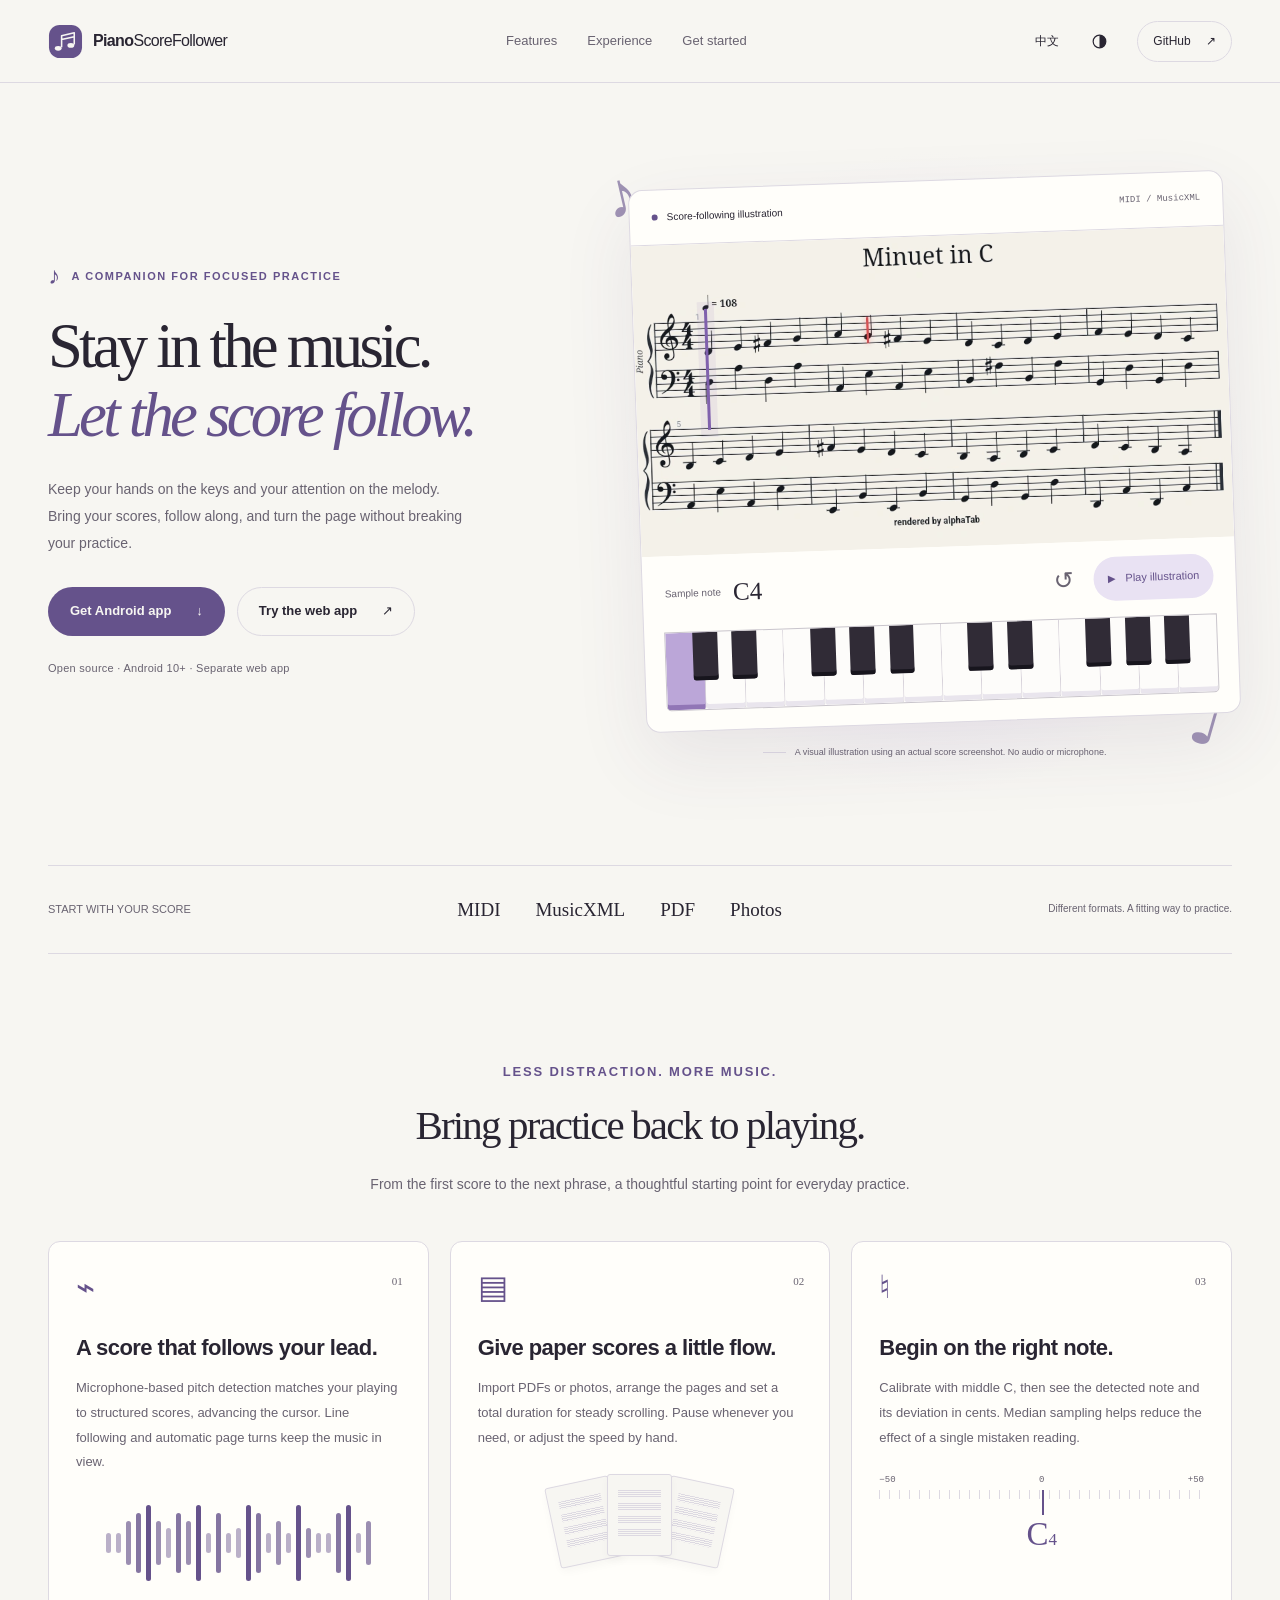
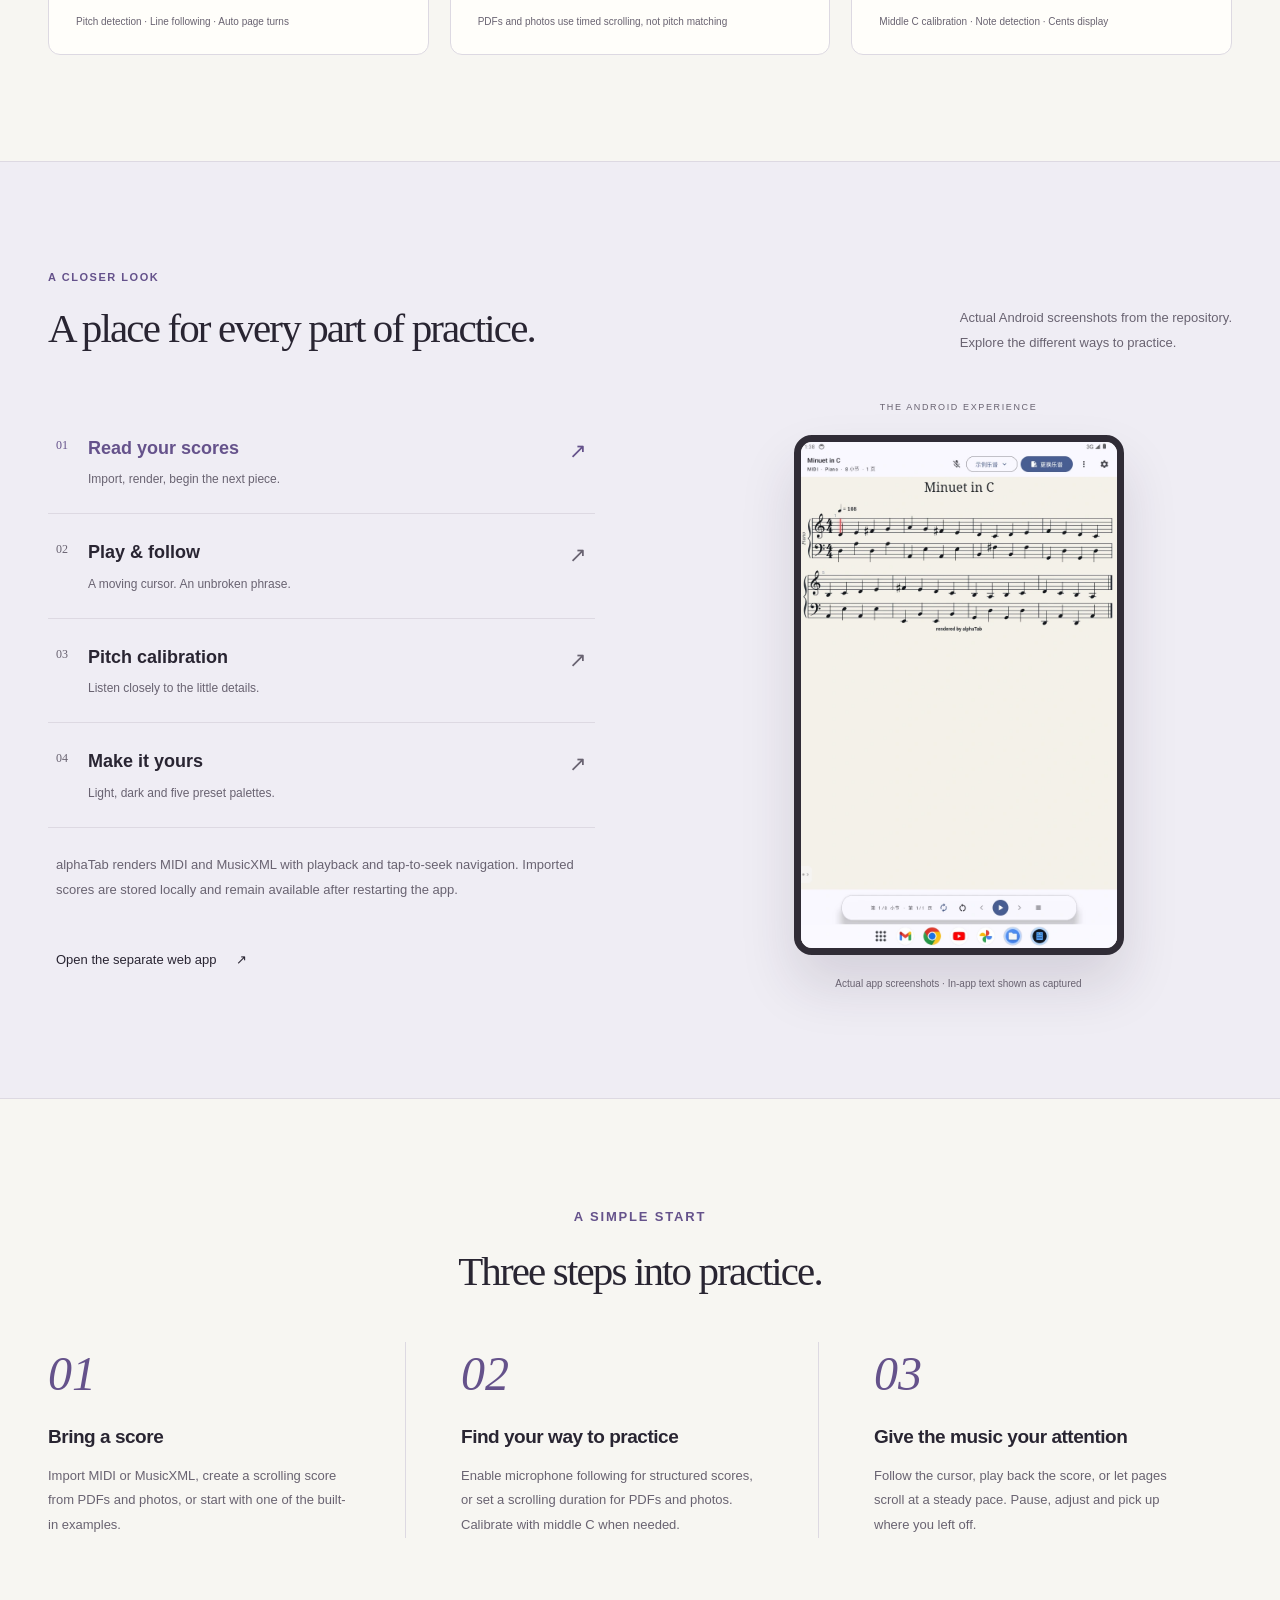
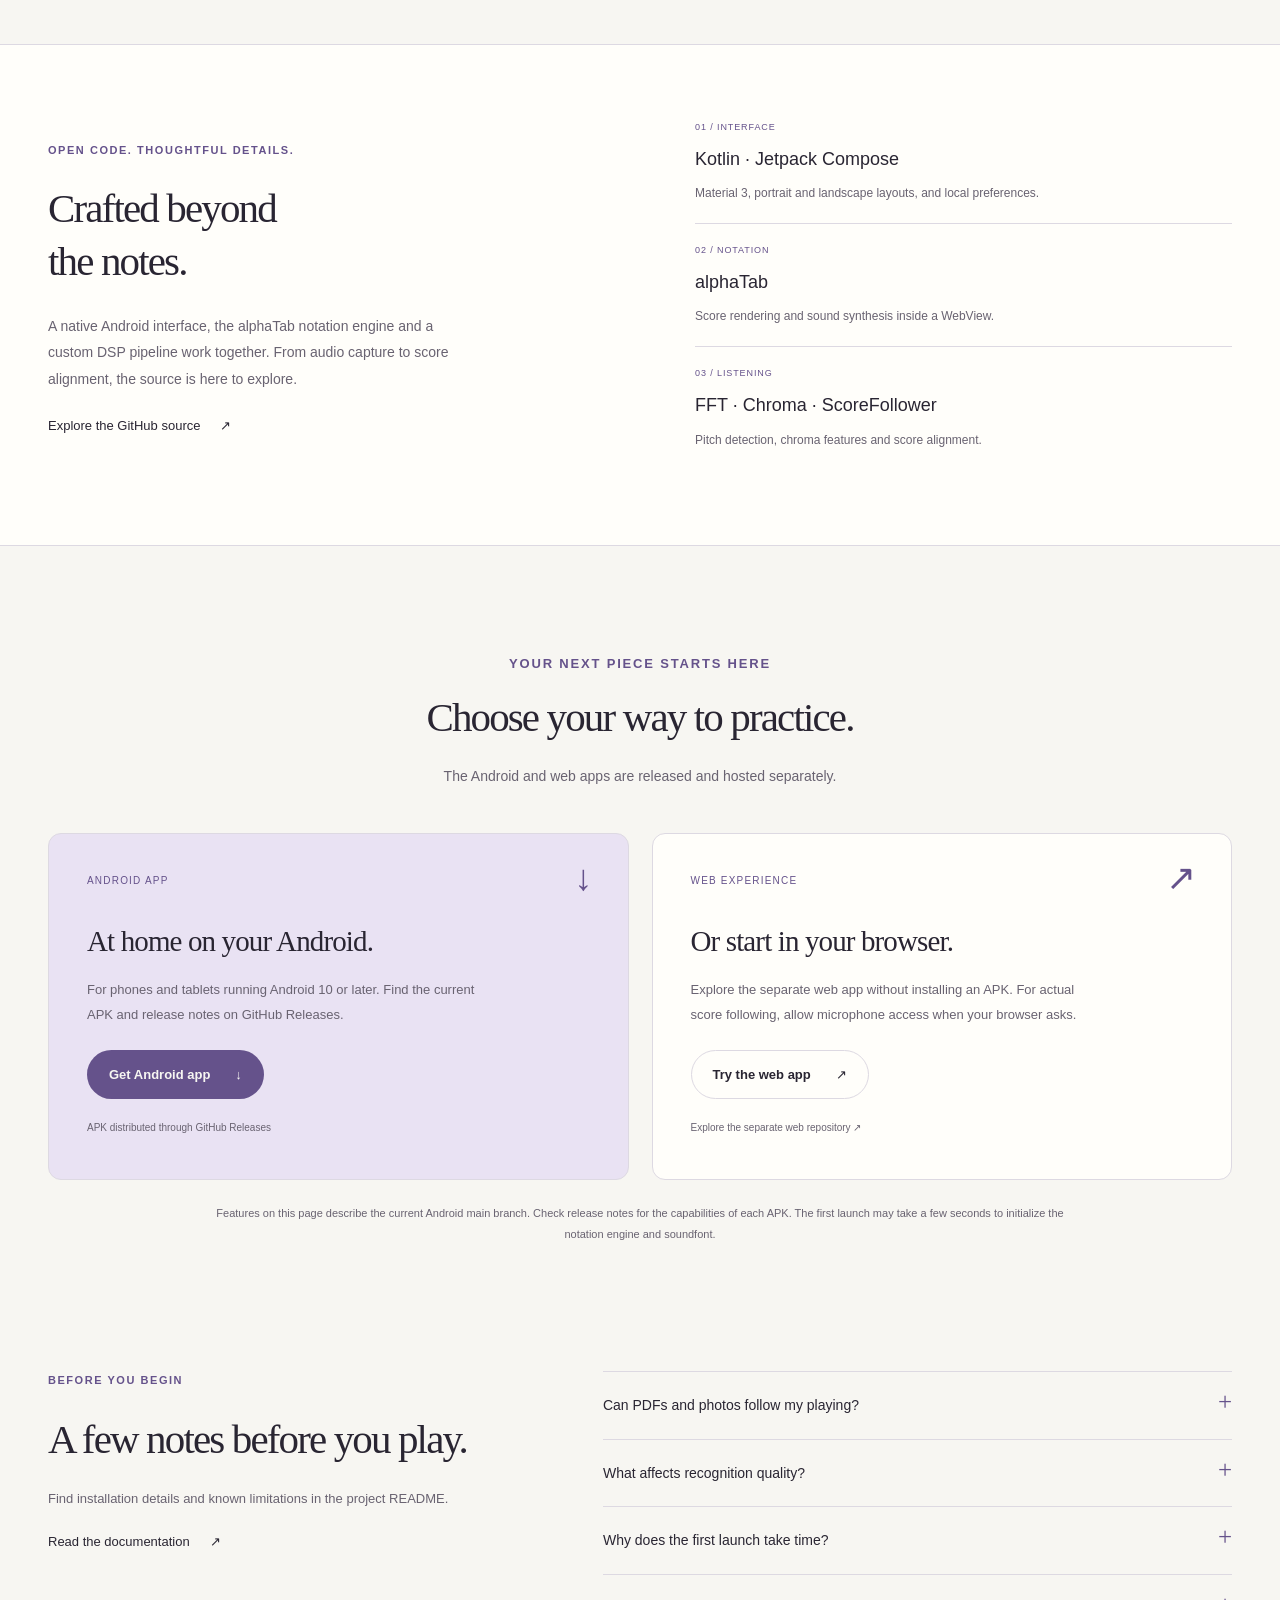
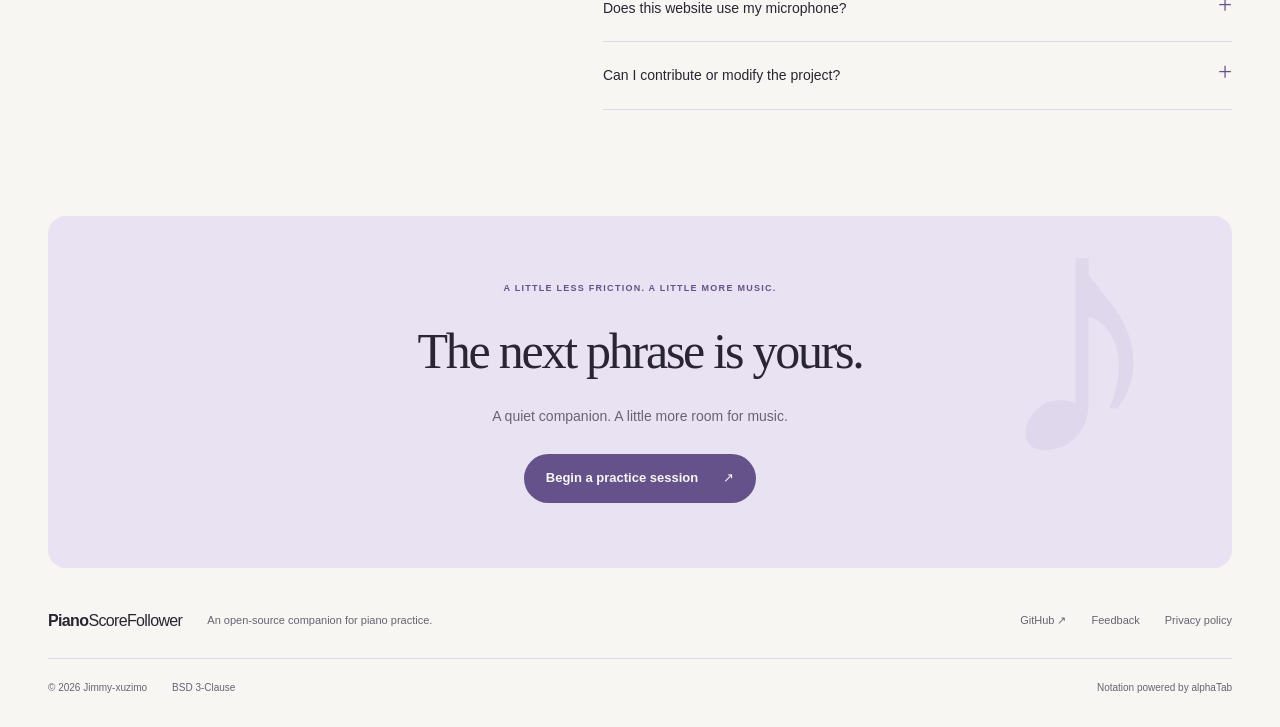
==== website/index.html @ 03c5d49a "Add bilingual PianoScoreFollower website and Pages deployment" ====
<!doctype html>
<html lang="zh-CN" data-theme="light">
  <head>
    <meta charset="utf-8" />
    <meta
      name="viewport"
      content="width=device-width, initial-scale=1, viewport-fit=cover"
    />
    <meta name="color-scheme" content="light dark" />
    <title>智能琴谱 · PianoScoreFollower — 让乐谱，跟上你的演奏。</title>
    <meta
      name="description"
      content="PianoScoreFollower 智能琴谱：为 Android 打造的开源乐谱伴侣。实时跟谱、自动翻页、PDF 与照片滚动谱、音准校准，也可体验独立网页版。"
    />
    <link
      rel="canonical"
      href="https://jimmy-xuzimo.github.io/PianoScoreFollower/"
    />
    <meta property="og:type" content="website" />
    <meta property="og:locale" content="zh_CN" />
    <meta property="og:locale:alternate" content="en_US" />
    <meta property="og:title" content="智能琴谱 · PianoScoreFollower" />
    <meta
      property="og:description"
      content="让乐谱，跟上你的演奏。An open-source companion for your piano practice."
    />
    <meta
      property="og:url"
      content="https://jimmy-xuzimo.github.io/PianoScoreFollower/"
    />
    <meta
      property="og:image"
      content="https://jimmy-xuzimo.github.io/PianoScoreFollower/assets/social.png"
    />
    <meta property="og:image:width" content="1200" />
    <meta property="og:image:height" content="630" />
    <meta
      property="og:image:alt"
      content="PianoScoreFollower — Stay in the music. Let the score follow."
    />
    <meta name="twitter:card" content="summary_large_image" />
    <meta name="theme-color" content="#f7f6f2" />
    <link rel="icon" href="assets/favicon.svg" type="image/svg+xml" />
    <script src="preferences.js"></script>
    <link rel="stylesheet" href="style.css" />
    <script src="app.js" defer></script>
  </head>
  <body>
    <a class="skip" href="#main" data-i18n="skip">跳转到内容</a>
    <header class="header">
      <div class="container nav-wrap">
        <a class="brand" href="#" aria-label="PianoScoreFollower"
          ><svg viewBox="0 0 36 36" aria-hidden="true">
            <rect x="1" y="1" width="34" height="34" rx="11" />
            <path d="M14 24V12l13-3v12M14 16l13-3" />
            <ellipse cx="10.5" cy="25" rx="3.5" ry="2.5" />
            <ellipse cx="23.5" cy="22" rx="3.5" ry="2.5" /></svg
          ><span>Piano<span class="brand-light">ScoreFollower</span></span></a
        >
        <nav class="desktop-nav" aria-label="主导航" data-label="navigation">
          <a href="#features" data-i18n="navFeatures">功能</a
          ><a href="#experience" data-i18n="navExperience">界面体验</a
          ><a href="#start" data-i18n="navStart">开始使用</a>
        </nav>
        <div class="nav-actions">
          <button id="language" class="language" aria-label="Switch to English">
            EN</button
          ><button id="theme" class="theme-button" aria-label="主题：跟随系统">
            <svg viewBox="0 0 24 24" aria-hidden="true">
              <circle cx="12" cy="12" r="8" />
              <path d="M12 4a8 8 0 0 1 0 16Z" class="theme-fill" />
            </svg></button
          ><a
            class="github-nav"
            href="https://github.com/Jimmy-xuzimo/PianoScoreFollower"
            >GitHub <span aria-hidden="true">↗</span></a
          ><button
            id="menu"
            class="menu-button"
            aria-label="打开导航"
            data-label="openMenu"
            aria-expanded="false"
            aria-controls="mobile-nav"
          >
            <span></span><span></span>
          </button>
        </div>
      </div>
      <nav
        id="mobile-nav"
        class="mobile-nav container"
        aria-label="移动导航"
        data-label="mobileNavigation"
        hidden
      >
        <a href="#features" data-i18n="navFeatures">功能</a
        ><a href="#experience" data-i18n="navExperience">界面体验</a
        ><a href="#start" data-i18n="navStart">开始使用</a
        ><a href="https://github.com/Jimmy-xuzimo/PianoScoreFollower"
          >GitHub ↗</a
        >
      </nav>
    </header>

    <main id="main">
      <section class="hero container" aria-labelledby="hero-title">
        <div class="hero-copy">
          <div class="eyebrow">
            <span class="tiny-note" aria-hidden="true">♪</span
            ><span data-i18n="heroTag">给每一次专注的练习</span>
          </div>
          <h1 id="hero-title">
            <span data-i18n="hero1">让乐谱，</span><br /><em data-i18n="hero2"
              >跟上你的演奏。</em
            >
          </h1>
          <p class="hero-desc" data-i18n="heroDesc">
            双手留给琴键，目光留给旋律。导入你的乐谱，让实时跟谱与自动翻页，陪你完成下一次练习。
          </p>
          <div class="hero-actions">
            <a
              class="button primary"
              href="https://github.com/Jimmy-xuzimo/PianoScoreFollower/releases/latest"
              ><span data-i18n="download">下载 Android 版</span
              ><span aria-hidden="true">↓</span></a
            ><a
              class="button secondary"
              href="https://jimmy-xuzimo.github.io/PianoScoreFollower-Web/"
              ><span data-i18n="tryWeb">体验网页版</span
              ><span aria-hidden="true">↗</span></a
            >
          </div>
          <p class="hero-note" data-i18n="heroNote">
            开源 · Android 10+ · 独立网页版
          </p>
        </div>
        <div class="hero-visual">
          <div class="visual-halo" aria-hidden="true"></div>
          <span class="floating-note note-one" aria-hidden="true">♪</span
          ><span class="floating-note note-two" aria-hidden="true">♩</span>
          <div class="score-card">
            <div class="score-top">
              <span
                ><i class="dot"></i
                ><span data-i18n="demoTitle">跟谱交互示意</span></span
              ><span class="score-format">MIDI / MusicXML</span>
            </div>
            <div class="score-paper">
              <img
                src="assets/score.webp"
                width="800"
                height="420"
                alt="应用内 Minuet in C 乐谱截图"
                data-alt="scoreAlt"
                fetchpriority="high"
              />
              <div
                id="score-cursor"
                class="score-cursor"
                aria-hidden="true"
              ></div>
            </div>
            <div class="demo-controls">
              <div>
                <span class="demo-note-label" data-i18n="sampleNote"
                  >示意音符</span
                ><strong id="demo-note">C4</strong>
              </div>
              <div class="demo-buttons">
                <button
                  id="demo-reset"
                  class="reset"
                  aria-label="重置示意"
                  data-label="reset"
                >
                  ↺</button
                ><button id="demo-play" class="demo-play" aria-pressed="false">
                  <span class="play-icon" aria-hidden="true">▶</span
                  ><span data-i18n="playDemo">播放示意</span>
                </button>
              </div>
            </div>
            <div class="piano" aria-hidden="true">
              <div class="white-keys">
                <i data-note="C4"></i><i data-note="D4"></i
                ><i data-note="E4"></i><i data-note="F4"></i
                ><i data-note="G4"></i><i data-note="A4"></i
                ><i data-note="B4"></i><i data-note="C5"></i
                ><i data-note="D5"></i><i data-note="E5"></i
                ><i data-note="F5"></i><i data-note="G5"></i
                ><i data-note="A5"></i><i data-note="B5"></i>
              </div>
              <div class="black-keys">
                <i style="--position: 1" data-note="C#4"></i
                ><i style="--position: 2" data-note="D#4"></i
                ><i style="--position: 4" data-note="F#4"></i
                ><i style="--position: 5" data-note="G#4"></i
                ><i style="--position: 6" data-note="A#4"></i
                ><i style="--position: 8" data-note="C#5"></i
                ><i style="--position: 9" data-note="D#5"></i
                ><i style="--position: 11" data-note="F#5"></i
                ><i style="--position: 12" data-note="G#5"></i
                ><i style="--position: 13" data-note="A#5"></i>
              </div>
            </div>
          </div>
          <div class="visual-caption">
            <span class="caption-line"></span
            ><span data-i18n="demoNote"
              >基于真实乐谱截图的视觉示意，无音频、无需麦克风。</span
            >
          </div>
        </div>
      </section>

      <div class="formats container">
        <span data-i18n="formatsLabel">从你的乐谱开始</span>
        <div>
          <span>MIDI</span><span>MusicXML</span><span>PDF</span
          ><span data-i18n="photos">照片</span>
        </div>
        <span class="formats-end" data-i18n="formatsEnd"
          >不同格式，各有合适的练习方式。</span
        >
      </div>

      <section id="features" class="section container">
        <div class="section-heading centered">
          <p class="eyebrow" data-i18n="featuresTag">少些分心，多些音乐</p>
          <h2 data-i18n="featuresTitle">让练习，回到演奏本身。</h2>
          <p data-i18n="featuresDesc">
            从第一份乐谱到下一段旋律，给日常练习一个顺手的起点。
          </p>
        </div>
        <div class="features-grid">
          <article class="feature feature-follow">
            <span class="feature-icon" aria-hidden="true">⌁</span
            ><span class="feature-number">01</span>
            <h3 data-i18n="followTitle">你弹到哪，谱跟到哪。</h3>
            <p data-i18n="followDesc">
              通过麦克风识别音高，与结构化乐谱匹配，驱动光标前进。逐行跟随与自动翻页，让目光更从容。
            </p>
            <div class="signal" aria-hidden="true">
              <i></i><i></i><i></i><i></i><i></i><i></i><i></i><i></i><i></i
              ><i></i><i></i><i></i><i></i><i></i><i></i><i></i><i></i><i></i
              ><i></i><i></i><i></i><i></i><i></i><i></i><i></i><i></i><i></i>
            </div>
            <span class="feature-foot" data-i18n="followFoot"
              >实时识别 · 逐行跟随 · 自动翻页</span
            >
          </article>
          <article class="feature feature-scroll">
            <span class="feature-icon" aria-hidden="true">▤</span
            ><span class="feature-number">02</span>
            <h3 data-i18n="scrollTitle">纸上的谱，也能流动。</h3>
            <p data-i18n="scrollDesc">
              导入 PDF
              或照片，按顺序排好页面、设定总时长，即可匀速滚动。随时暂停，也能手动调整速度。
            </p>
            <div class="paper-stack" aria-hidden="true">
              <div><span></span><span></span><span></span><span></span></div>
              <div><span></span><span></span><span></span><span></span></div>
              <div><span></span><span></span><span></span><span></span></div>
            </div>
            <span class="feature-foot" data-i18n="scrollFoot"
              >PDF / 照片使用定时滚动，无需音高匹配</span
            >
          </article>
          <article class="feature feature-tune">
            <span class="feature-icon" aria-hidden="true">♮</span
            ><span class="feature-number">03</span>
            <h3 data-i18n="tuneTitle">从一个准音开始。</h3>
            <p data-i18n="tuneDesc">
              弹奏中央 C
              完成基准校准，再查看当前音符与音分偏差。多次采样取中位数，降低单次误判的影响。
            </p>
            <div class="tuner-art" aria-hidden="true">
              <div class="tuner-scale">
                <span>−50</span><span>0</span><span>+50</span>
              </div>
              <div class="tuner-needle"></div>
              <strong>C<span>4</span></strong>
            </div>
            <span class="feature-foot" data-i18n="tuneFoot"
              >中央 C 校准 · 音符识别 · 音分显示</span
            >
          </article>
        </div>
      </section>

      <section id="experience" class="experience-section section">
        <div class="container">
          <div class="section-heading">
            <div>
              <p class="eyebrow" data-i18n="experienceTag">走近真实界面</p>
              <h2 data-i18n="experienceTitle">每一页，都为练习而设计。</h2>
            </div>
            <p data-i18n="experienceDesc">
              以下为仓库中的 Android 应用截图。\n切换场景，了解不同的练习方式。
            </p>
          </div>
          <div class="experience-grid">
            <div class="experience-copy">
              <div
                id="screenshots-tabs"
                class="screen-tabs"
                role="tablist"
                aria-orientation="vertical"
                aria-label="应用界面"
                data-label="screenTabs"
              >
                <button
                  id="tab-notation"
                  role="tab"
                  aria-selected="true"
                  aria-controls="screen-panel"
                  tabindex="0"
                  data-screen="notation"
                >
                  <span class="tab-number">01</span
                  ><span
                    ><strong data-i18n="screenNotation">乐谱阅读</strong
                    ><small data-i18n="screenNotationSub"
                      >导入、排版，开始下一首。</small
                    ></span
                  ><span class="tab-arrow" aria-hidden="true">↗</span></button
                ><button
                  id="tab-playing"
                  role="tab"
                  aria-selected="false"
                  aria-controls="screen-panel"
                  tabindex="-1"
                  data-screen="playing"
                >
                  <span class="tab-number">02</span
                  ><span
                    ><strong data-i18n="screenPlaying">播放与跟谱</strong
                    ><small data-i18n="screenPlayingSub"
                      >光标前进，练习不断。</small
                    ></span
                  ><span class="tab-arrow" aria-hidden="true">↗</span></button
                ><button
                  id="tab-tuner"
                  role="tab"
                  aria-selected="false"
                  aria-controls="screen-panel"
                  tabindex="-1"
                  data-screen="tuner"
                >
                  <span class="tab-number">03</span
                  ><span
                    ><strong data-i18n="screenTuner">音准校准</strong
                    ><small data-i18n="screenTunerSub"
                      >留意音高，也听见细节。</small
                    ></span
                  ><span class="tab-arrow" aria-hidden="true">↗</span></button
                ><button
                  id="tab-settings"
                  role="tab"
                  aria-selected="false"
                  aria-controls="screen-panel"
                  tabindex="-1"
                  data-screen="settings"
                >
                  <span class="tab-number">04</span
                  ><span
                    ><strong data-i18n="screenSettings">个性外观</strong
                    ><small data-i18n="screenSettingsSub"
                      >深浅主题，五种预设色调。</small
                    ></span
                  ><span class="tab-arrow" aria-hidden="true">↗</span>
                </button>
              </div>
              <p class="screen-context" id="screen-description">
                MIDI 与 MusicXML 交由 alphaTab
                排版，支持播放与点按定位。导入的乐谱保存于本地，重启后仍可继续。
              </p>
              <a
                class="text-link"
                href="https://jimmy-xuzimo.github.io/PianoScoreFollower-Web/"
                ><span data-i18n="openWeb">打开独立网页版</span
                ><span aria-hidden="true">↗</span></a
              >
            </div>
            <div
              id="screen-panel"
              class="screen-stage"
              role="tabpanel"
              aria-labelledby="tab-notation"
              tabindex="0"
            >
              <span class="stage-label">THE ANDROID EXPERIENCE</span>
              <div class="device-frame">
                <img
                  id="app-screenshot"
                  src="assets/notation.webp"
                  width="800"
                  height="1280"
                  loading="lazy"
                  alt="Android 应用的乐谱阅读界面"
                />
              </div>
              <span class="screenshot-caption" data-i18n="screenshotNote"
                >真实应用截图 · 界面语言以应用为准</span
              >
            </div>
          </div>
        </div>
      </section>

      <section class="section container steps-section">
        <div class="section-heading centered">
          <p class="eyebrow" data-i18n="stepsTag">简单开始，慢慢进步</p>
          <h2 data-i18n="stepsTitle">三步，进入你的练习时间。</h2>
        </div>
        <div class="steps-grid">
          <article>
            <span class="step-number">01</span>
            <h3 data-i18n="step1Title">带上你的乐谱</h3>
            <p data-i18n="step1Desc">
              导入 MIDI / MusicXML，或用 PDF
              与照片建立滚动谱。也可以从应用内置示例开始。
            </p>
          </article>
          <article>
            <span class="step-number">02</span>
            <h3 data-i18n="step2Title">选一种练习方式</h3>
            <p data-i18n="step2Desc">
              结构化乐谱可开启麦克风跟谱；PDF
              与照片设定滚动时长。需要时，先用中央 C 校准。
            </p>
          </article>
          <article>
            <span class="step-number">03</span>
            <h3 data-i18n="step3Title">把注意力交给音乐</h3>
            <p data-i18n="step3Desc">
              跟随光标、播放乐谱，或让页面按节奏滚动。随时暂停、调整，再继续练习。
            </p>
          </article>
        </div>
      </section>

      <section class="craft-section">
        <div class="container craft-grid">
          <div>
            <p class="eyebrow" data-i18n="craftTag">开放的代码，认真的细节</p>
            <h2 data-i18n="craftTitle">音乐之外，\n也值得仔细打磨。</h2>
            <p data-i18n="craftDesc">
              原生 Android 界面、alphaTab 乐谱引擎与自研 DSP
              管线共同工作。从音频采集到跟谱对齐，源码都在这里。
            </p>
            <a
              class="text-link"
              href="https://github.com/Jimmy-xuzimo/PianoScoreFollower"
              ><span data-i18n="exploreSource">探索 GitHub 源码</span> ↗</a
            >
          </div>
          <div class="craft-list">
            <div>
              <span>01 / INTERFACE</span
              ><strong>Kotlin · Jetpack Compose</strong>
              <p data-i18n="craftUi">
                Material 3 界面，横竖屏适配与本地偏好保存。
              </p>
            </div>
            <div>
              <span>02 / NOTATION</span><strong>alphaTab</strong>
              <p data-i18n="craftScore">
                在 WebView 中完成乐谱排版与声音合成。
              </p>
            </div>
            <div>
              <span>03 / LISTENING</span
              ><strong>FFT · Chroma · ScoreFollower</strong>
              <p data-i18n="craftDsp">音高检测、色度特征与跟谱对齐管线。</p>
            </div>
          </div>
        </div>
      </section>

      <section id="start" class="section container">
        <div class="section-heading centered">
          <p class="eyebrow" data-i18n="startTag">下一首，从这里开始</p>
          <h2 data-i18n="startTitle">选择你的练习入口。</h2>
          <p data-i18n="startDesc">
            Android 应用与独立网页版，各自发布、各自运行。
          </p>
        </div>
        <div class="start-grid">
          <article class="start-card android-card">
            <span class="platform-label">ANDROID APP</span
            ><span class="platform-icon" aria-hidden="true">↓</span>
            <h3 data-i18n="androidTitle">在你的 Android 设备上。</h3>
            <p data-i18n="androidDesc">
              适合手机与平板，Android 10 及以上。前往 GitHub Releases
              查看当前安装包与发行说明。
            </p>
            <a
              class="button primary"
              href="https://github.com/Jimmy-xuzimo/PianoScoreFollower/releases/latest"
              ><span data-i18n="download">下载 Android 版</span> ↓</a
            ><span class="start-foot" data-i18n="androidFoot"
              >APK 通过 GitHub Releases 分发</span
            >
          </article>
          <article class="start-card web-card">
            <span class="platform-label">WEB EXPERIENCE</span
            ><span class="platform-icon" aria-hidden="true">↗</span>
            <h3 data-i18n="webTitle">也可以，先打开浏览器。</h3>
            <p data-i18n="webDesc">
              无需安装
              APK，即可体验独立网页版本。在实际跟谱时，根据浏览器提示允许麦克风访问。
            </p>
            <a
              class="button secondary"
              href="https://jimmy-xuzimo.github.io/PianoScoreFollower-Web/"
              ><span data-i18n="tryWeb">体验网页版</span> ↗</a
            ><a
              class="start-foot"
              href="https://github.com/Jimmy-xuzimo/PianoScoreFollower-Web"
              data-i18n="webFoot"
              >查看网页版独立仓库 ↗</a
            >
          </article>
        </div>
        <p class="release-note" data-i18n="releaseNote">
          本页依据 Android 当前主分支介绍功能，发行包支持情况请以 Release
          说明为准。首次启动可能需要数秒初始化乐谱引擎与音源。
        </p>
      </section>

      <section class="section container faq-section">
        <div>
          <p class="eyebrow" data-i18n="faqTag">练习之前</p>
          <h2 data-i18n="faqTitle">几个你可能关心的问题。</h2>
          <p class="faq-intro" data-i18n="faqIntro">
            更多安装说明与已知限制，见项目 README。
          </p>
          <a
            class="text-link"
            href="https://github.com/Jimmy-xuzimo/PianoScoreFollower#readme"
            ><span data-i18n="readDocs">阅读文档</span> ↗</a
          >
        </div>
        <div class="faq-list">
          <details>
            <summary data-i18n="faq1q">
              PDF 和照片也能根据声音自动跟谱吗？
            </summary>
            <p data-i18n="faq1a">
              PDF
              与照片使用定时滚动模式：按顺序排列页面，设定总时长，再调整滚动速度。麦克风驱动的音符匹配与自动跟谱用于
              MIDI / MusicXML 等结构化乐谱；项目未提供 PDF
              或照片的乐谱识别转换功能。
            </p>
          </details>
          <details>
            <summary data-i18n="faq2q">识别效果会受到什么影响？</summary>
            <p data-i18n="faq2a">
              跟谱依赖真实麦克风输入。环境噪声、设备麦克风、音量与演奏内容都会影响识别效果。建议在真机上测试，不以模拟器表现作为判断依据；本项目不承诺所有环境下的识别准确率。
            </p>
          </details>
          <details>
            <summary data-i18n="faq3q">为什么首次启动需要等待？</summary>
            <p data-i18n="faq3a">
              首次冷启动需要初始化
              WebView，并解码采样钢琴音源。部分设备可能需要数秒，模拟器可能更久。加载超时后应用提供重试，后续启动通常更快。
            </p>
          </details>
          <details>
            <summary data-i18n="faq4q">这个介绍网站会访问麦克风吗？</summary>
            <p data-i18n="faq4a">
              不会。本页的跟谱演示只是基于真实截图的视觉动画，不播放音频，也不采集声音。要体验实际识别，请使用
              Android 应用或独立网页版。
            </p>
          </details>
          <details>
            <summary data-i18n="faq5q">可以参与开发或二次修改吗？</summary>
            <p data-i18n="faq5a">
              项目源码采用 BSD 3-Clause
              许可证。欢迎查看源码、提交问题或改进；分发时还需保留
              alphaTab、Bravura 字体及音源等第三方资源对应的许可与署名信息。
            </p>
          </details>
        </div>
      </section>

      <section class="closing container">
        <div class="closing-staff" aria-hidden="true">♪</div>
        <p class="eyebrow" data-i18n="closingTag">
          A LITTLE LESS FRICTION. A LITTLE MORE MUSIC.
        </p>
        <h2 data-i18n="closingTitle">下一段旋律，留给你。</h2>
        <p data-i18n="closingDesc">让工具安静地陪伴，让练习继续发生。</p>
        <a
          class="button primary"
          href="https://jimmy-xuzimo.github.io/PianoScoreFollower-Web/"
          ><span data-i18n="closingAction">开始一次练习</span> ↗</a
        >
      </section>
    </main>
    <footer class="container footer">
      <div class="footer-top">
        <a class="brand" href="#"
          ><span>Piano<span class="brand-light">ScoreFollower</span></span></a
        >
        <p data-i18n="footerTag">一个开源的钢琴练习伴侣。</p>
        <div>
          <a href="https://github.com/Jimmy-xuzimo/PianoScoreFollower"
            >GitHub ↗</a
          ><a
            href="https://github.com/Jimmy-xuzimo/PianoScoreFollower/issues"
            data-i18n="feedback"
            >反馈建议</a
          ><a href="privacy-policy.html" data-i18n="privacy">隐私政策</a>
        </div>
      </div>
      <div class="footer-bottom">
        <span>© 2026 Jimmy-xuzimo</span
        ><a
          href="https://github.com/Jimmy-xuzimo/PianoScoreFollower/blob/main/LICENSE"
          >BSD 3-Clause</a
        ><span data-i18n="credits">乐谱排版由 alphaTab 提供</span>
      </div>
    </footer>
    <div
      id="announcement"
      class="sr-only"
      role="status"
      aria-live="polite"
    ></div>
  </body>
</html>
---- website/style.css ----
:root {
  --bg: #f7f6f2;
  --surface: #fffefa;
  --surface2: #efedf4;
  --text: #292532;
  --muted: #696371;
  --accent: #65528b;
  --accent-hover: #534173;
  --accent-soft: #e9e2f3;
  --border: #ddd9e2;
  --header: #f7f6f2f5;
  --shadow: 0 28px 75px #493a6b17;
  color-scheme: light;
}
:root[data-theme="dark"] {
  --bg: #17151c;
  --surface: #211e28;
  --surface2: #25212e;
  --text: #f0ebf6;
  --muted: #b4aabd;
  --accent: #c5adea;
  --accent-hover: #d7c4f3;
  --accent-soft: #352a45;
  --border: #42384c;
  --header: #17151cf5;
  --shadow: 0 28px 75px #0004;
  color-scheme: dark;
}
* {
  box-sizing: border-box;
}
html {
  scroll-behavior: smooth;
  scroll-padding-top: 95px;
}
body {
  margin: 0;
  background: var(--bg);
  color: var(--text);
  font:
    16px/1.75 -apple-system,
    BlinkMacSystemFont,
    "Segoe UI",
    "PingFang SC",
    "Microsoft YaHei",
    sans-serif;
  -webkit-font-smoothing: antialiased;
}
h1,
h2,
h3,
p {
  margin: 0;
}
p {
  color: var(--muted);
}
a {
  color: inherit;
  text-decoration: none;
}
button {
  font: inherit;
  cursor: pointer;
  color: inherit;
  border: 0;
  background: none;
}
a,
button {
  -webkit-tap-highlight-color: transparent;
}
button:focus-visible,
a:focus-visible,
summary:focus-visible,
[tabindex]:focus-visible {
  outline: 2px solid var(--accent);
  outline-offset: 5px;
}
::selection {
  background: var(--accent-soft);
  color: var(--text);
}
.container {
  width: min(1200px, calc(100% - 96px));
  margin-inline: auto;
}
.section {
  padding-block: 106px;
}
.eyebrow {
  font-size: 11px;
  letter-spacing: 0.14em;
  color: var(--accent);
  font-weight: 600;
  margin-bottom: 22px;
  display: flex;
  align-items: center;
  gap: 10px;
}
.tiny-note {
  font:
    24px Georgia,
    serif;
}
.header {
  position: sticky;
  top: 0;
  z-index: 20;
  background: var(--header);
  border-bottom: 1px solid var(--border);
  backdrop-filter: blur(16px);
}
.nav-wrap {
  display: flex;
  align-items: center;
  justify-content: space-between;
  gap: 24px;
  min-height: 82px;
}
.brand {
  display: inline-flex;
  align-items: center;
  gap: 10px;
  line-height: 1.2;
  font-size: 16px;
  font-weight: 720;
  letter-spacing: -0.04em;
  flex-shrink: 0;
}
.brand-light {
  font-weight: 450;
}
.brand svg {
  width: 35px;
  height: 35px;
  fill: var(--accent);
}
.brand svg path {
  fill: none;
  stroke: var(--bg);
  stroke-width: 1.6;
  stroke-linejoin: round;
}
.brand svg ellipse {
  fill: var(--bg);
}
.desktop-nav {
  display: flex;
  gap: 30px;
  color: var(--muted);
  font-size: 13px;
}
.desktop-nav a:hover,
.text-link:hover,
.footer a:hover {
  color: var(--accent);
}
.nav-actions {
  display: flex;
  align-items: center;
  gap: 8px;
}
.language,
.theme-button {
  min-width: 44px;
  min-height: 44px;
  display: grid;
  place-items: center;
  font-size: 12px;
}
.theme-button svg {
  width: 19px;
  height: 19px;
  fill: none;
  stroke: currentColor;
  stroke-width: 1.5;
}
.theme-fill {
  fill: currentColor;
  stroke: none;
}
.github-nav {
  font-size: 12px;
  margin-left: 8px;
  padding: 9px 15px;
  border: 1px solid var(--border);
  border-radius: 30px;
}
.github-nav span {
  margin-left: 12px;
}
.menu-button {
  display: none;
  width: 44px;
  height: 44px;
}
.menu-button span {
  display: block;
  width: 21px;
  height: 1px;
  margin: 6px auto;
  background: var(--text);
}
.mobile-nav {
  padding-block: 10px 20px;
}
.mobile-nav:not([hidden]) {
  display: grid;
}
.mobile-nav a {
  padding: 10px 0;
}
.skip {
  position: fixed;
  top: -100px;
  left: 15px;
  z-index: 100;
  background: var(--accent);
  color: var(--bg);
  padding: 12px 18px;
  border-radius: 8px;
}
.skip:focus {
  top: 10px;
}
h1,
h2 {
  font-family: Georgia, "Songti SC", "STSong", "SimSun", serif;
  font-weight: 400;
  letter-spacing: -0.05em;
  line-height: 1.3;
}
h1 {
  font-size: clamp(47px, 4.5vw, 65px);
}
h2 {
  font-size: clamp(30px, 3.2vw, 43px);
}
h3 {
  font-size: 21px;
  font-weight: 600;
  line-height: 1.5;
  letter-spacing: -0.025em;
}
.hero {
  display: grid;
  grid-template-columns: 1fr 1.12fr;
  gap: 58px;
  align-items: center;
  min-height: 650px;
  padding-block: 65px 72px;
}
.hero h1 em {
  font-style: normal;
  color: var(--accent);
}
.hero-desc {
  font-size: 15px;
  line-height: 1.95;
  max-width: 420px;
  margin: 26px 0 29px;
}
.hero-actions {
  display: flex;
  align-items: center;
  gap: 12px;
  flex-wrap: wrap;
}
.button {
  display: inline-flex;
  align-items: center;
  justify-content: center;
  gap: 25px;
  min-height: 49px;
  padding: 11px 21px;
  font-size: 13px;
  font-weight: 550;
  border-radius: 30px;
  border: 1px solid transparent;
  transition:
    transform 0.2s,
    background 0.2s;
}
.button:hover {
  transform: translateY(-2px);
}
.primary {
  background: var(--accent);
  color: var(--bg);
}
.primary:hover {
  background: var(--accent-hover);
}
.secondary {
  background: transparent;
  border-color: var(--border);
  color: var(--text);
}
.secondary:hover {
  background: var(--accent-soft);
}
.hero-note {
  font-size: 11px;
  margin-top: 23px;
  letter-spacing: 0.025em;
}
.hero-visual {
  position: relative;
  isolation: isolate;
  min-width: 0;
  padding-block: 32px;
}
.visual-halo {
  position: absolute;
  inset: 0 -20px -5px;
  border-radius: 50%;
  background: radial-gradient(
    ellipse at center,
    var(--accent-soft),
    transparent 70%
  );
  z-index: -1;
}
.score-card {
  background: var(--surface);
  border: 1px solid var(--border);
  border-radius: 14px;
  box-shadow: var(--shadow);
  transform: rotate(-2deg);
  overflow: hidden;
  position: relative;
}
.score-top {
  display: flex;
  justify-content: space-between;
  align-items: center;
  gap: 12px;
  padding: 18px 22px;
  font-size: 10px;
  border-bottom: 1px solid var(--border);
}
.score-top > span:first-child {
  display: flex;
  align-items: center;
  gap: 9px;
}
.dot {
  display: inline-block;
  width: 6px;
  height: 6px;
  border-radius: 50%;
  background: var(--accent);
}
.score-format {
  font-family: ui-monospace, monospace;
  font-size: 9px;
  color: var(--muted);
}
.score-paper {
  position: relative;
  background: #f4f1e9;
  overflow: hidden;
}
.score-paper img {
  display: block;
  width: 100%;
  height: auto;
}
.score-cursor {
  position: absolute;
  top: 21%;
  bottom: 40%;
  left: 12%;
  width: 3px;
  background: #8061ad;
  box-shadow: 0 0 0 7px #8061ad17;
  transition: left 0.45s ease;
  pointer-events: none;
}
.demo-controls {
  display: flex;
  align-items: center;
  justify-content: space-between;
  gap: 15px;
  padding: 16px 22px;
}
.demo-controls > div:first-child {
  display: flex;
  align-items: center;
  gap: 12px;
}
.demo-note-label {
  font-size: 10px;
  color: var(--muted);
}
.demo-controls strong {
  font:
    25px/1 Georgia,
    serif;
  min-width: 45px;
}
.demo-buttons {
  display: flex;
  gap: 8px;
  align-items: center;
}
.reset {
  width: 44px;
  height: 44px;
  font-size: 24px;
  color: var(--muted);
}
.demo-play {
  display: flex;
  align-items: center;
  gap: 10px;
  padding: 10px 14px;
  border-radius: 25px;
  background: var(--accent-soft);
  color: var(--accent);
  font-size: 11px;
  min-height: 44px;
}
.play-icon {
  font-size: 10px;
}
.piano {
  height: 79px;
  position: relative;
  margin: 0 20px 20px;
  border: 1px solid #c9c5cc;
  border-radius: 0 0 5px 5px;
  background: #fdfcfa;
  overflow: hidden;
}
.white-keys {
  display: flex;
  height: 100%;
}
.white-keys i {
  flex: 1;
  border-right: 1px solid #d7d2da;
  box-shadow: inset 0 -5px #e9e5ed;
  border-radius: 0 0 3px 3px;
}
.white-keys i:last-child {
  border: 0;
}
.black-keys {
  position: absolute;
  inset: 0;
  pointer-events: none;
}
.black-keys i {
  position: absolute;
  top: 0;
  left: calc(var(--position) * 100% / 14 - 2.25%);
  width: 4.5%;
  height: 63%;
  background: #302b36;
  border-radius: 0 0 3px 3px;
  box-shadow: inset 0 -4px #17151d;
}
.white-keys i.active {
  background: #bba6d8;
  box-shadow: inset 0 -5px #9176b6;
}
.black-keys i.active {
  background: #9577be;
  box-shadow: inset 0 -4px #6d528f;
}
.floating-note {
  position: absolute;
  font-family: Georgia, serif;
  color: var(--accent);
  opacity: 0.6;
  z-index: -1;
}
.note-one {
  left: -32px;
  top: -9px;
  font-size: 65px;
  transform: rotate(-13deg);
}
.note-two {
  right: 8px;
  bottom: 10px;
  font-size: 70px;
  transform: rotate(16deg);
}
.visual-caption {
  display: flex;
  align-items: center;
  justify-content: center;
  gap: 9px;
  font-size: 9px;
  color: var(--muted);
  margin-top: 22px;
}
.caption-line {
  width: 23px;
  height: 1px;
  background: var(--border);
  flex-shrink: 0;
}
.formats {
  padding-block: 27px;
  border-block: 1px solid var(--border);
  display: flex;
  justify-content: space-between;
  align-items: center;
  gap: 25px;
  color: var(--muted);
  font-size: 11px;
}
.formats > div {
  display: flex;
  align-items: center;
  gap: 35px;
  color: var(--text);
  font-family: Georgia, "Songti SC", serif;
  font-size: 19px;
}
.formats-end {
  font-size: 10px;
}
.section-heading {
  display: flex;
  align-items: flex-end;
  justify-content: space-between;
  gap: 32px;
  margin-bottom: 44px;
}
.section-heading .eyebrow {
  margin-bottom: 15px;
}
.section-heading > p {
  max-width: 340px;
  font-size: 13px;
  line-height: 1.9;
}
.section-heading.centered {
  display: flex;
  flex-direction: column;
  align-items: center;
  text-align: center;
  gap: 0;
}
.centered > p:last-child:not(.eyebrow) {
  margin-top: 18px;
  max-width: 650px;
  font-size: 14px;
}
.features-grid {
  display: grid;
  grid-template-columns: repeat(3, 1fr);
  gap: 21px;
}
.feature {
  position: relative;
  min-width: 0;
  padding: 29px 27px 24px;
  border: 1px solid var(--border);
  border-radius: 12px;
  background: var(--surface);
  display: flex;
  flex-direction: column;
}
.feature-icon {
  font:
    32px/1 Georgia,
    serif;
  color: var(--accent);
  margin-bottom: 28px;
}
.feature-number {
  position: absolute;
  right: 25px;
  top: 30px;
  font-size: 11px;
  color: var(--muted);
  font-family: Georgia, serif;
}
.feature h3 {
  margin-bottom: 12px;
}
.feature p {
  font-size: 13px;
  line-height: 1.9;
}
.feature-foot {
  font-size: 10px;
  color: var(--muted);
  margin-top: auto;
  padding-top: 22px;
  line-height: 1.7;
}
.signal {
  height: 96px;
  display: flex;
  justify-content: center;
  align-items: center;
  gap: 5px;
  margin-top: 20px;
}
.signal i {
  height: 20px;
  flex: 1;
  max-width: 5px;
  border-radius: 5px;
  background: var(--accent);
  opacity: 0.45;
}
.signal i:nth-child(3n) {
  height: 44px;
  opacity: 0.65;
}
.signal i:nth-child(4n) {
  height: 60px;
  opacity: 0.8;
}
.signal i:nth-child(5n) {
  height: 76px;
  opacity: 1;
}
.signal i:nth-child(7n) {
  height: 30px;
}
.paper-stack {
  display: flex;
  align-items: center;
  justify-content: center;
  height: 96px;
  margin-top: 20px;
  padding-top: 7px;
}
.paper-stack > div {
  width: 65px;
  height: 82px;
  background: var(--bg);
  border: 1px solid var(--border);
  border-radius: 3px;
  padding: 15px 10px;
  box-shadow: 0 4px 8px #00000008;
  transform: rotate(-12deg);
}
.paper-stack > div:nth-child(2) {
  transform: translateY(-7px);
  margin-left: -10px;
  z-index: 1;
}
.paper-stack > div:nth-child(3) {
  transform: rotate(12deg);
  margin-left: -10px;
}
.paper-stack span {
  display: block;
  height: 8px;
  background: repeating-linear-gradient(
    to bottom,
    var(--border) 0 1px,
    transparent 1px 2px
  );
  margin-bottom: 5px;
}
.tuner-art {
  height: 96px;
  margin-top: 20px;
  position: relative;
  text-align: center;
  padding-top: 5px;
}
.tuner-scale {
  display: flex;
  justify-content: space-between;
  font:
    9px ui-monospace,
    monospace;
  color: var(--muted);
  padding-bottom: 14px;
  background: repeating-linear-gradient(
      90deg,
      var(--border) 0 1px,
      transparent 1px 10px
    )
    bottom/100% 9px no-repeat;
}
.tuner-needle {
  position: absolute;
  left: 50%;
  top: 20px;
  height: 25px;
  width: 2px;
  background: var(--accent);
}
.tuner-art strong {
  font:
    33px/1.3 Georgia,
    serif;
  color: var(--accent);
  display: block;
  margin-top: 14px;
}
.tuner-art strong span {
  font-size: 17px;
}
.experience-section {
  background: var(--surface2);
  border-block: 1px solid var(--border);
}
.experience-grid {
  display: grid;
  grid-template-columns: 1fr 1fr;
  gap: 90px;
  align-items: center;
}
.screen-tabs {
  display: flex;
  flex-direction: column;
}
.screen-tabs button {
  display: flex;
  align-items: flex-start;
  gap: 20px;
  text-align: left;
  border-bottom: 1px solid var(--border);
  padding: 23px 8px;
  min-height: 90px;
}
.screen-tabs button[aria-selected="true"] {
  color: var(--accent);
}
.tab-number {
  font:
    12px Georgia,
    serif;
  padding-top: 5px;
  color: var(--muted);
}
.screen-tabs button[aria-selected="true"] .tab-number {
  color: var(--accent);
}
.screen-tabs strong {
  display: block;
  font-size: 18px;
  font-weight: 550;
}
.screen-tabs small {
  display: block;
  font-size: 12px;
  color: var(--muted);
  margin-top: 5px;
}
.tab-arrow {
  margin-left: auto;
  font-size: 21px;
  color: var(--muted);
}
.screen-tabs button[aria-selected="true"] .tab-arrow {
  color: var(--accent);
}
.screen-context {
  font-size: 13px;
  margin: 25px 8px 10px;
  line-height: 1.9;
  min-height: 75px;
}
.text-link {
  display: inline-flex;
  align-items: center;
  gap: 20px;
  min-height: 44px;
  font-size: 13px;
  font-weight: 500;
}
.experience-copy > .text-link {
  margin-left: 8px;
}
.screen-stage {
  display: flex;
  flex-direction: column;
  align-items: center;
  justify-content: center;
  position: relative;
  min-width: 0;
  gap: 20px;
}
.stage-label {
  font-size: 9px;
  letter-spacing: 0.18em;
  color: var(--muted);
}
.device-frame {
  width: min(330px, 100%);
  border: 7px solid #302c36;
  border-radius: 18px;
  overflow: hidden;
  background: #f5f1e8;
  box-shadow: 0 30px 55px #2c203b22;
}
.device-frame img {
  display: block;
  width: 100%;
  height: auto;
  aspect-ratio: 800/1280;
}
.screenshot-caption {
  font-size: 10px;
  color: var(--muted);
  text-align: center;
}
.steps-grid {
  display: grid;
  grid-template-columns: repeat(3, 1fr);
  gap: 55px;
}
.step-number {
  display: block;
  font:
    italic 48px/1 Georgia,
    serif;
  color: var(--accent);
  margin: 8px 0 25px;
}
.steps-grid article {
  padding-right: 15px;
  border-right: 1px solid var(--border);
}
.steps-grid article:last-child {
  border: 0;
}
.steps-grid h3 {
  font-size: 19px;
  margin-bottom: 12px;
}
.steps-grid p {
  font-size: 13px;
  line-height: 1.9;
  max-width: 300px;
}
.craft-section {
  background: var(--surface);
  border-block: 1px solid var(--border);
  padding-block: 75px;
}
.craft-grid {
  display: grid;
  grid-template-columns: 1fr 1fr;
  gap: 110px;
  align-items: center;
}
.craft-grid > div > p:not(.eyebrow) {
  font-size: 14px;
  line-height: 1.9;
  margin: 24px 0 12px;
  max-width: 410px;
}
.craft-list > div {
  padding: 19px 0;
  border-bottom: 1px solid var(--border);
}
.craft-list > div:first-child {
  padding-top: 0;
}
.craft-list > div:last-child {
  border: 0;
}
.craft-list span {
  display: block;
  font-size: 9px;
  letter-spacing: 0.1em;
  color: var(--accent);
  margin-bottom: 8px;
}
.craft-list strong {
  font-size: 18px;
  font-weight: 500;
}
.craft-list p {
  font-size: 12px;
  margin-top: 8px;
}
.start-grid {
  display: grid;
  grid-template-columns: 1fr 1fr;
  gap: 23px;
}
.start-card {
  border: 1px solid var(--border);
  border-radius: 13px;
  position: relative;
  padding: 38px;
  background: var(--surface);
}
.android-card {
  background: var(--accent-soft);
}
.platform-label {
  font-size: 10px;
  letter-spacing: 0.12em;
  color: var(--accent);
  display: block;
  margin-bottom: 30px;
}
.platform-icon {
  position: absolute;
  right: 35px;
  top: 23px;
  font:
    36px Georgia,
    serif;
  color: var(--accent);
}
.start-card h3 {
  font-size: 25px;
  font-family: Georgia, "Songti SC", "SimSun", serif;
  font-weight: 400;
  letter-spacing: -0.03em;
}
.start-card p {
  font-size: 13px;
  line-height: 1.9;
  margin: 15px 0 23px;
  max-width: 400px;
}
.start-foot {
  display: block;
  margin-top: 20px;
  font-size: 10px;
  color: var(--muted);
}
a.start-foot {
  min-height: 22px;
}
.release-note {
  font-size: 11px;
  max-width: 850px;
  line-height: 1.9;
  text-align: center;
  margin: 23px auto 0;
}
.faq-section {
  display: grid;
  grid-template-columns: 0.85fr 1.15fr;
  gap: 90px;
  padding-top: 20px;
}
.faq-intro {
  font-size: 13px;
  margin: 22px 0 10px;
}
.faq-list details {
  border-bottom: 1px solid var(--border);
}
.faq-list details:first-child {
  border-top: 1px solid var(--border);
}
summary {
  cursor: pointer;
  list-style: none;
  position: relative;
  padding: 21px 30px 21px 0;
  font-size: 14px;
}
summary::-webkit-details-marker {
  display: none;
}
summary:after {
  content: "+";
  position: absolute;
  right: 0;
  top: 16px;
  font:
    25px Georgia,
    serif;
  color: var(--accent);
}
details[open] summary:after {
  content: "−";
}
.faq-list details p {
  font-size: 13px;
  line-height: 1.9;
  padding: 0 22px 24px 0;
}
.closing {
  position: relative;
  isolation: isolate;
  overflow: hidden;
  background: var(--accent-soft);
  border-radius: 18px;
  text-align: center;
  padding: 65px 30px;
}
.closing .eyebrow {
  justify-content: center;
  font-size: 9px;
  position: relative;
}
.closing h2 {
  position: relative;
  font-size: clamp(32px, 4vw, 50px);
}
.closing > p:not(.eyebrow) {
  font-size: 14px;
  margin: 20px 0 26px;
}
.closing-staff {
  position: absolute;
  right: 65px;
  top: -80px;
  font:
    350px Georgia,
    serif;
  color: var(--accent);
  opacity: 0.07;
  z-index: -1;
}
.footer {
  padding-block: 43px 30px;
}
.footer-top {
  display: flex;
  align-items: center;
  gap: 25px;
  flex-wrap: wrap;
  padding-bottom: 28px;
}
.footer-top > p {
  font-size: 11px;
}
.footer-top > div {
  display: flex;
  gap: 25px;
  margin-left: auto;
  color: var(--muted);
  font-size: 11px;
}
.footer-bottom {
  display: flex;
  gap: 25px;
  align-items: center;
  border-top: 1px solid var(--border);
  padding-top: 20px;
  color: var(--muted);
  font-size: 10px;
  flex-wrap: wrap;
}
.footer-bottom > span:last-child {
  margin-left: auto;
}
.sr-only {
  position: absolute;
  width: 1px;
  height: 1px;
  padding: 0;
  margin: -1px;
  overflow: hidden;
  clip: rect(0, 0, 0, 0);
  white-space: nowrap;
  border: 0;
}
html[lang="en"] h1 {
  font-size: clamp(48px, 4.9vw, 68px);
  line-height: 1.1;
  letter-spacing: -0.06em;
}
html[lang="en"] .hero h1 em {
  font-style: italic;
}
html[lang="en"] .hero-desc {
  font-size: 14px;
}
html[lang="en"] h2 {
  letter-spacing: -0.045em;
}
html[lang="en"] .feature h3 {
  font-size: 22px;
}
html[lang="en"] .start-card h3 {
  font-size: 29px;
}
@media (min-width: 1600px) {
  .hero {
    min-height: 720px;
  }
}
@media (max-width: 1100px) {
  .container {
    width: calc(100% - 64px);
  }
  .desktop-nav {
    gap: 20px;
  }
  .nav-wrap {
    gap: 15px;
  }
  .brand {
    font-size: 14px;
  }
  .github-nav {
    padding-inline: 11px;
  }
  .hero {
    gap: 35px;
    min-height: 600px;
  }
  h1 {
    font-size: 50px;
  }
  .hero-desc {
    font-size: 14px;
  }
  .hero-actions .button {
    padding-inline: 17px;
    gap: 14px;
    font-size: 12px;
  }
  .score-top {
    padding: 15px;
    font-size: 9px;
  }
  .score-format {
    font-size: 8px;
  }
  .demo-controls {
    padding: 12px 15px;
  }
  .demo-controls > div:first-child {
    gap: 8px;
  }
  .piano {
    margin: 0 15px 15px;
    height: 65px;
  }
  .visual-caption {
    font-size: 8px;
  }
  .formats > div {
    gap: 24px;
  }
  .formats-end {
    display: none;
  }
  .section {
    padding-block: 85px;
  }
  .feature {
    padding: 26px 22px;
  }
  .feature h3,
  html[lang="en"] .feature h3 {
    font-size: 20px;
  }
  .feature p {
    font-size: 12px;
  }
  .signal {
    gap: 4px;
  }
  .experience-grid {
    gap: 55px;
  }
  .craft-grid {
    gap: 65px;
  }
  .faq-section {
    gap: 55px;
    padding-top: 0;
  }
  .steps-grid {
    gap: 30px;
  }
  .start-card {
    padding: 30px;
  }
  .start-card h3 {
    font-size: 24px;
  }
  .footer-top {
    gap: 20px;
  }
  .footer-top > div {
    gap: 18px;
  }
}
@media (max-width: 850px) {
  .container {
    width: calc(100% - 40px);
  }
  .desktop-nav,
  .github-nav {
    display: none;
  }
  .nav-wrap {
    min-height: 72px;
  }
  .brand {
    font-size: 16px;
  }
  .menu-button {
    display: block;
  }
  .nav-actions {
    gap: 3px;
  }
  .hero {
    grid-template-columns: 1fr;
    padding-block: 45px 40px;
    gap: 28px;
  }
  .hero-copy {
    max-width: 580px;
  }
  .hero h1 {
    font-size: clamp(44px, 7.5vw, 63px);
  }
  html[lang="en"] .hero h1 {
    font-size: clamp(52px, 8vw, 72px);
    max-width: 620px;
  }
  .hero-desc {
    max-width: 490px;
    font-size: 15px;
    margin-block: 22px 25px;
  }
  .hero-visual {
    width: min(590px, 100%);
    margin-inline: auto;
    padding-block: 20px;
  }
  .hero-actions .button {
    font-size: 13px;
    padding-inline: 20px;
    gap: 20px;
  }
  .hero-note {
    margin-top: 18px;
  }
  .score-top {
    padding: 17px 22px;
    font-size: 11px;
  }
  .score-format {
    font-size: 10px;
  }
  .demo-controls {
    padding: 15px 22px;
  }
  .piano {
    height: 80px;
    margin: 0 22px 22px;
  }
  .visual-caption {
    font-size: 10px;
  }
  .floating-note {
    display: none;
  }
  .visual-halo {
    inset: 0;
  }
  .formats {
    padding-block: 22px;
  }
  .formats > div {
    gap: 32px;
  }
  .section {
    padding-block: 65px;
  }
  .section-heading {
    display: block;
    margin-bottom: 34px;
  }
  .section-heading > p {
    margin-top: 18px;
    max-width: 500px;
  }
  .section-heading.centered > p.eyebrow {
    margin-top: 0;
  }
  .features-grid {
    gap: 14px;
    grid-template-columns: 1fr;
  }
  .feature {
    padding: 26px 30px;
    display: grid;
    grid-template-columns: 1fr 160px;
    column-gap: 30px;
  }
  .feature-icon {
    grid-column: 1;
    grid-row: 1;
    margin-bottom: 18px;
  }
  .feature h3 {
    grid-column: 1;
    grid-row: 2;
  }
  .feature p {
    grid-column: 1;
    grid-row: 3;
    font-size: 13px;
    max-width: 480px;
  }
  .feature-foot {
    grid-column: 1/-1;
    grid-row: 4;
    padding-top: 15px;
  }
  .feature-number {
    right: 22px;
    top: 26px;
  }
  .signal,
  .paper-stack,
  .tuner-art {
    grid-column: 2;
    grid-row: 2/4;
    align-self: center;
    margin-top: 0;
  }
  .signal {
    gap: 3px;
  }
  .paper-stack > div {
    width: 54px;
    height: 78px;
    padding: 14px 8px;
  }
  .feature h3,
  html[lang="en"] .feature h3 {
    font-size: 23px;
  }
  .experience-grid {
    gap: 35px;
  }
  .screen-tabs button {
    padding-block: 18px;
    gap: 14px;
  }
  .screen-tabs strong {
    font-size: 17px;
  }
  .screen-tabs small {
    font-size: 11px;
  }
  .device-frame {
    width: 290px;
  }
  .screen-context {
    font-size: 12px;
  }
  .steps-grid {
    gap: 25px;
  }
  .steps-grid h3 {
    font-size: 17px;
  }
  .steps-grid p {
    font-size: 12px;
  }
  .craft-grid {
    gap: 40px;
  }
  .craft-section {
    padding-block: 55px;
  }
  .craft-list strong {
    font-size: 16px;
  }
  .start-card {
    padding: 25px;
  }
  .start-card h3,
  html[lang="en"] .start-card h3 {
    font-size: 25px;
  }
  .start-card p {
    font-size: 12px;
  }
  .faq-section {
    grid-template-columns: 1fr;
    gap: 28px;
    padding-top: 0;
  }
  .faq-intro {
    margin-top: 17px;
  }
  .footer-top > p {
    display: none;
  }
  .footer-top > div {
    margin-left: auto;
  }
  .closing {
    padding-block: 50px;
  }
}
@media (max-width: 600px) {
  .experience-grid {
    grid-template-columns: 1fr;
    gap: 25px;
  }
  .screen-tabs {
    display: grid;
    grid-template-columns: 1fr 1fr;
    gap: 10px;
  }
  .screen-tabs button {
    border: 1px solid var(--border);
    border-radius: 9px;
    padding: 14px 12px;
    min-height: 90px;
    gap: 10px;
  }
  .screen-tabs button[aria-selected="true"] {
    background: var(--surface);
    border-color: var(--accent);
  }
  .screen-tabs .tab-arrow {
    display: none;
  }
  .screen-tabs strong {
    font-size: 15px;
  }
  .screen-tabs small {
    font-size: 10px;
    line-height: 1.7;
  }
  .tab-number {
    font-size: 10px;
  }
  .screen-context {
    margin: 20px 0 5px;
    min-height: 0;
  }
  .experience-copy > .text-link {
    margin-left: 0;
  }
  .screen-stage {
    gap: 15px;
  }
  .device-frame {
    width: 300px;
  }
  .steps-grid {
    grid-template-columns: 1fr;
    gap: 26px;
  }
  .steps-grid article {
    border: 0;
    display: grid;
    grid-template-columns: 55px 1fr;
    column-gap: 20px;
  }
  .step-number {
    grid-column: 1;
    grid-row: 1/3;
    font-size: 40px;
    margin-top: 0;
  }
  .steps-grid h3 {
    font-size: 19px;
    grid-column: 2;
    grid-row: 1;
    margin-bottom: 8px;
  }
  .steps-grid p {
    font-size: 13px;
    max-width: 100%;
    grid-column: 2;
    grid-row: 2;
  }
  .craft-grid {
    grid-template-columns: 1fr;
    gap: 30px;
  }
  .craft-grid > div > p:not(.eyebrow) {
    max-width: 100%;
    margin-top: 20px;
  }
  .craft-list > div {
    padding-block: 17px;
  }
  .craft-list strong {
    font-size: 18px;
  }
  .start-grid {
    grid-template-columns: 1fr;
    gap: 17px;
  }
  .start-card {
    padding: 29px;
  }
  .start-card p {
    font-size: 13px;
    max-width: 100%;
  }
  .start-card h3,
  html[lang="en"] .start-card h3 {
    font-size: 28px;
  }
  .platform-label {
    margin-bottom: 25px;
  }
  .release-note {
    text-align: left;
    font-size: 10px;
  }
  .footer-top {
    align-items: flex-start;
    gap: 22px;
  }
  .footer-top > div {
    width: 100%;
    margin-left: 0;
    gap: 25px;
  }
  .footer-bottom {
    gap: 13px 20px;
  }
  .footer-bottom > span:last-child {
    flex-basis: 100%;
    margin-left: 0;
  }
  .formats {
    align-items: flex-start;
    flex-direction: column;
    gap: 12px;
  }
  .formats > div {
    width: 100%;
    justify-content: space-between;
    gap: 12px;
    font-size: 20px;
  }
  .formats > span {
    font-size: 10px;
  }
  .formats .formats-end {
    display: none;
  }
}
@media (max-width: 480px) {
  .brand {
    font-size: 14px;
    gap: 8px;
  }
  .brand svg {
    width: 30px;
    height: 30px;
  }
  .nav-wrap {
    gap: 8px;
    min-height: 66px;
  }
  .nav-actions {
    gap: 0;
  }
  .hero {
    padding-block: 35px 25px;
    gap: 25px;
  }
  .hero h1 {
    font-size: 43px;
    letter-spacing: -0.07em;
  }
  html[lang="en"] .hero h1 {
    font-size: 49px;
    line-height: 1.12;
  }
  .hero-desc {
    font-size: 14px;
    line-height: 1.9;
  }
  .hero .eyebrow {
    font-size: 10px;
    margin-bottom: 20px;
  }
  .hero-actions {
    gap: 10px;
  }
  .hero-actions .button {
    font-size: 12px;
    gap: 17px;
    padding-inline: 17px;
  }
  .hero-note {
    font-size: 10px;
  }
  .hero-visual {
    padding-block: 15px 10px;
  }
  .score-card {
    transform: rotate(-1deg);
    border-radius: 10px;
  }
  .score-top {
    padding: 13px 15px;
    font-size: 9px;
  }
  .score-format {
    font-size: 8px;
  }
  .demo-controls {
    padding: 9px 13px;
    gap: 8px;
  }
  .demo-note-label {
    font-size: 9px;
  }
  .demo-controls strong {
    font-size: 23px;
    min-width: 37px;
  }
  .demo-play {
    font-size: 10px;
    padding-inline: 11px;
    gap: 7px;
  }
  .demo-buttons {
    gap: 0;
  }
  .reset {
    width: 38px;
  }
  .piano {
    height: 65px;
    margin: 0 13px 15px;
  }
  .visual-caption {
    font-size: 8px;
    gap: 7px;
    margin-top: 17px;
  }
  .caption-line {
    width: 17px;
  }
  .section {
    padding-block: 53px;
  }
  .section-heading.centered {
    align-items: flex-start;
    text-align: left;
  }
  .section-heading.centered > p:last-child:not(.eyebrow) {
    font-size: 13px;
  }
  .eyebrow {
    font-size: 10px;
  }
  h2 {
    font-size: 30px;
  }
  .features-grid {
    gap: 16px;
  }
  .feature {
    padding: 25px;
    display: flex;
  }
  .feature h3,
  html[lang="en"] .feature h3 {
    font-size: 23px;
  }
  .feature-icon {
    margin-bottom: 24px;
  }
  .feature p {
    font-size: 13px;
  }
  .signal,
  .paper-stack,
  .tuner-art {
    width: 100%;
    margin-top: 18px;
    max-width: 270px;
    height: 80px;
    align-self: center;
  }
  .feature-foot {
    font-size: 10px;
    padding-top: 20px;
  }
  .paper-stack {
    padding-top: 4px;
  }
  .paper-stack > div {
    width: 65px;
    height: 73px;
  }
  .tuner-art strong {
    margin-top: 8px;
  }
  .screen-tabs {
    gap: 9px;
  }
  .screen-tabs button {
    gap: 9px;
    padding: 13px 10px;
  }
  .screen-tabs strong {
    font-size: 14px;
  }
  .screen-tabs small {
    font-size: 10px;
  }
  .screen-tabs .tab-number {
    font-size: 9px;
  }
  .screen-stage {
    margin-top: 0;
  }
  .device-frame {
    width: min(290px, 100%);
  }
  .stage-label {
    font-size: 8px;
  }
  .screenshot-caption {
    font-size: 9px;
  }
  .experience-section .section-heading > p {
    font-size: 12px;
  }
  .craft-section {
    padding-block: 48px;
  }
  .craft-grid > div > p:not(.eyebrow) {
    font-size: 13px;
  }
  .start-card {
    padding: 26px;
  }
  .start-card h3,
  html[lang="en"] .start-card h3 {
    font-size: 26px;
  }
  .faq-section {
    padding-top: 0;
  }
  .faq-list summary {
    font-size: 13px;
    padding-block: 20px;
  }
  .faq-list details p {
    font-size: 12px;
  }
  .closing {
    padding: 40px 24px;
    text-align: left;
    border-radius: 12px;
  }
  .closing .eyebrow {
    justify-content: flex-start;
    letter-spacing: 0.07em;
    font-size: 8px;
    line-height: 1.9;
  }
  .closing h2 {
    font-size: 34px;
  }
  .closing > p:not(.eyebrow) {
    font-size: 13px;
    margin: 18px 0 23px;
  }
  .closing-staff {
    right: -12px;
    top: -55px;
    font-size: 290px;
  }
  .footer {
    padding-top: 35px;
  }
  .footer-top .brand {
    font-size: 16px;
  }
  .footer-top > div {
    font-size: 10px;
  }
  .footer-bottom {
    font-size: 9px;
  }
}
@media (max-width: 360px) {
  .container {
    width: calc(100% - 32px);
  }
  .brand {
    font-size: 12px;
    gap: 6px;
  }
  .brand svg {
    width: 27px;
    height: 27px;
  }
  .theme-button,
  .language {
    min-width: 38px;
  }
  .hero h1 {
    font-size: 37px;
  }
  html[lang="en"] .hero h1 {
    font-size: 43px;
  }
  .hero-actions .button {
    gap: 12px;
    padding-inline: 14px;
    font-size: 11px;
  }
  .demo-note-label {
    max-width: 36px;
    line-height: 1.5;
  }
  .score-top {
    padding-inline: 12px;
  }
  .demo-controls > div:first-child {
    gap: 6px;
  }
  .demo-controls strong {
    font-size: 21px;
  }
  .demo-play {
    font-size: 9px;
    padding-inline: 10px;
  }
  .visual-caption {
    font-size: 7px;
  }
  .screen-tabs button {
    padding-inline: 9px;
    gap: 7px;
  }
  .screen-tabs small {
    font-size: 9px;
  }
  .screen-tabs strong {
    font-size: 13px;
  }
  .start-card {
    padding: 24px;
  }
  .start-card h3,
  html[lang="en"] .start-card h3 {
    font-size: 25px;
  }
}
@media (max-height: 500px) and (orientation: landscape) {
  .header {
    position: relative;
  }
  .hero {
    grid-template-columns: 1fr 1fr;
    gap: 25px;
    min-height: 0;
    padding-block: 30px;
  }
  .hero h1 {
    font-size: 36px;
  }
  html[lang="en"] .hero h1 {
    font-size: 42px;
  }
  .hero .eyebrow {
    font-size: 9px;
    margin-bottom: 14px;
  }
  .hero-desc {
    font-size: 12px;
    line-height: 1.8;
    margin-block: 15px;
  }
  .hero-actions .button {
    font-size: 10px;
    padding-inline: 14px;
    gap: 12px;
    min-height: 44px;
  }
  .hero-note {
    font-size: 9px;
    margin-top: 14px;
  }
  .hero-visual {
    padding: 10px 0;
  }
  .score-top {
    font-size: 8px;
    padding: 10px 12px;
  }
  .score-format {
    font-size: 7px;
  }
  .demo-controls {
    padding: 6px 10px;
  }
  .demo-note-label {
    font-size: 8px;
  }
  .demo-controls strong {
    font-size: 20px;
  }
  .demo-play {
    font-size: 9px;
    gap: 5px;
    padding-inline: 10px;
  }
  .reset {
    width: 35px;
  }
  .piano {
    height: 50px;
    margin: 0 10px 12px;
  }
  .visual-caption {
    font-size: 7px;
    margin-top: 15px;
  }
  .caption-line {
    display: none;
  }
}
@media (prefers-reduced-motion: reduce) {
  html {
    scroll-behavior: auto;
  }
  *,
  *:before,
  *:after {
    transition: none !important;
    animation: none !important;
  }
}
@supports (padding: max(0px)) {
  .header {
    padding-inline: env(safe-area-inset-left) env(safe-area-inset-right);
  }
  .footer {
    padding-bottom: max(30px, env(safe-area-inset-bottom));
  }
}
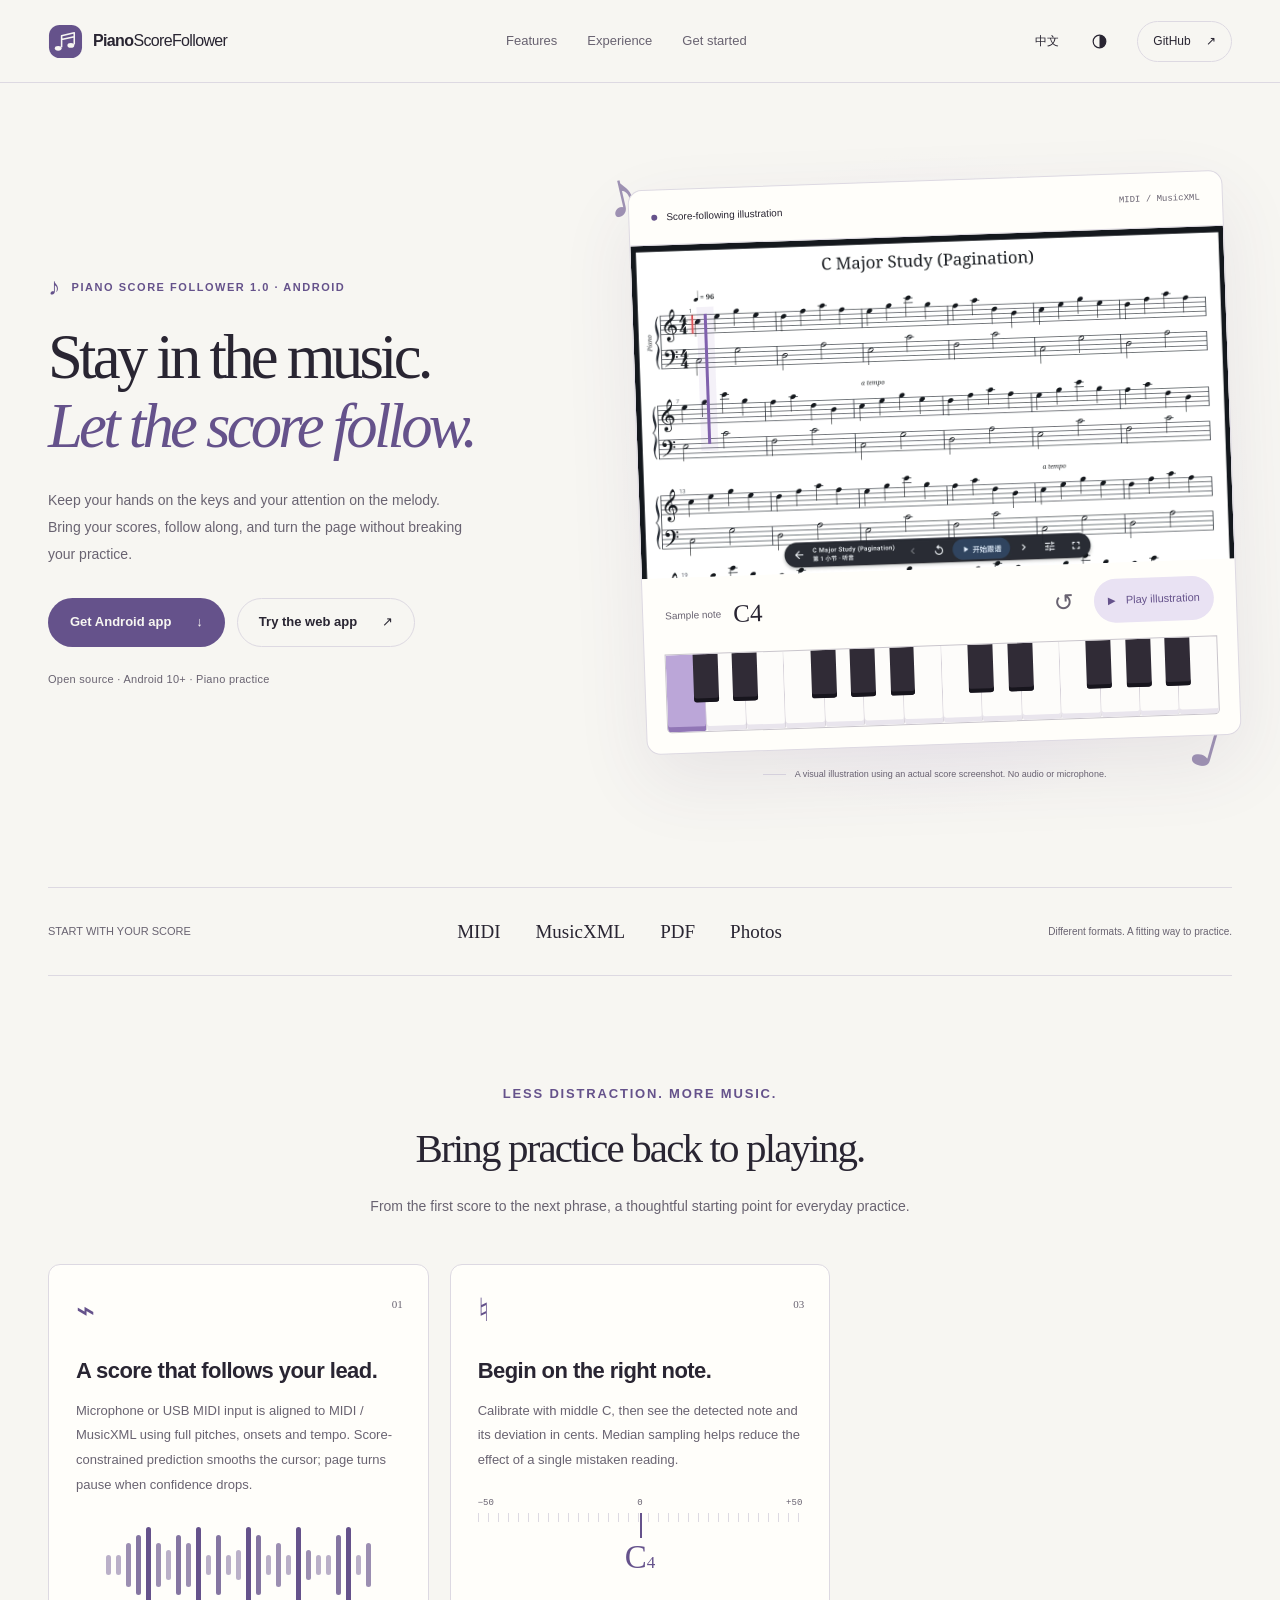
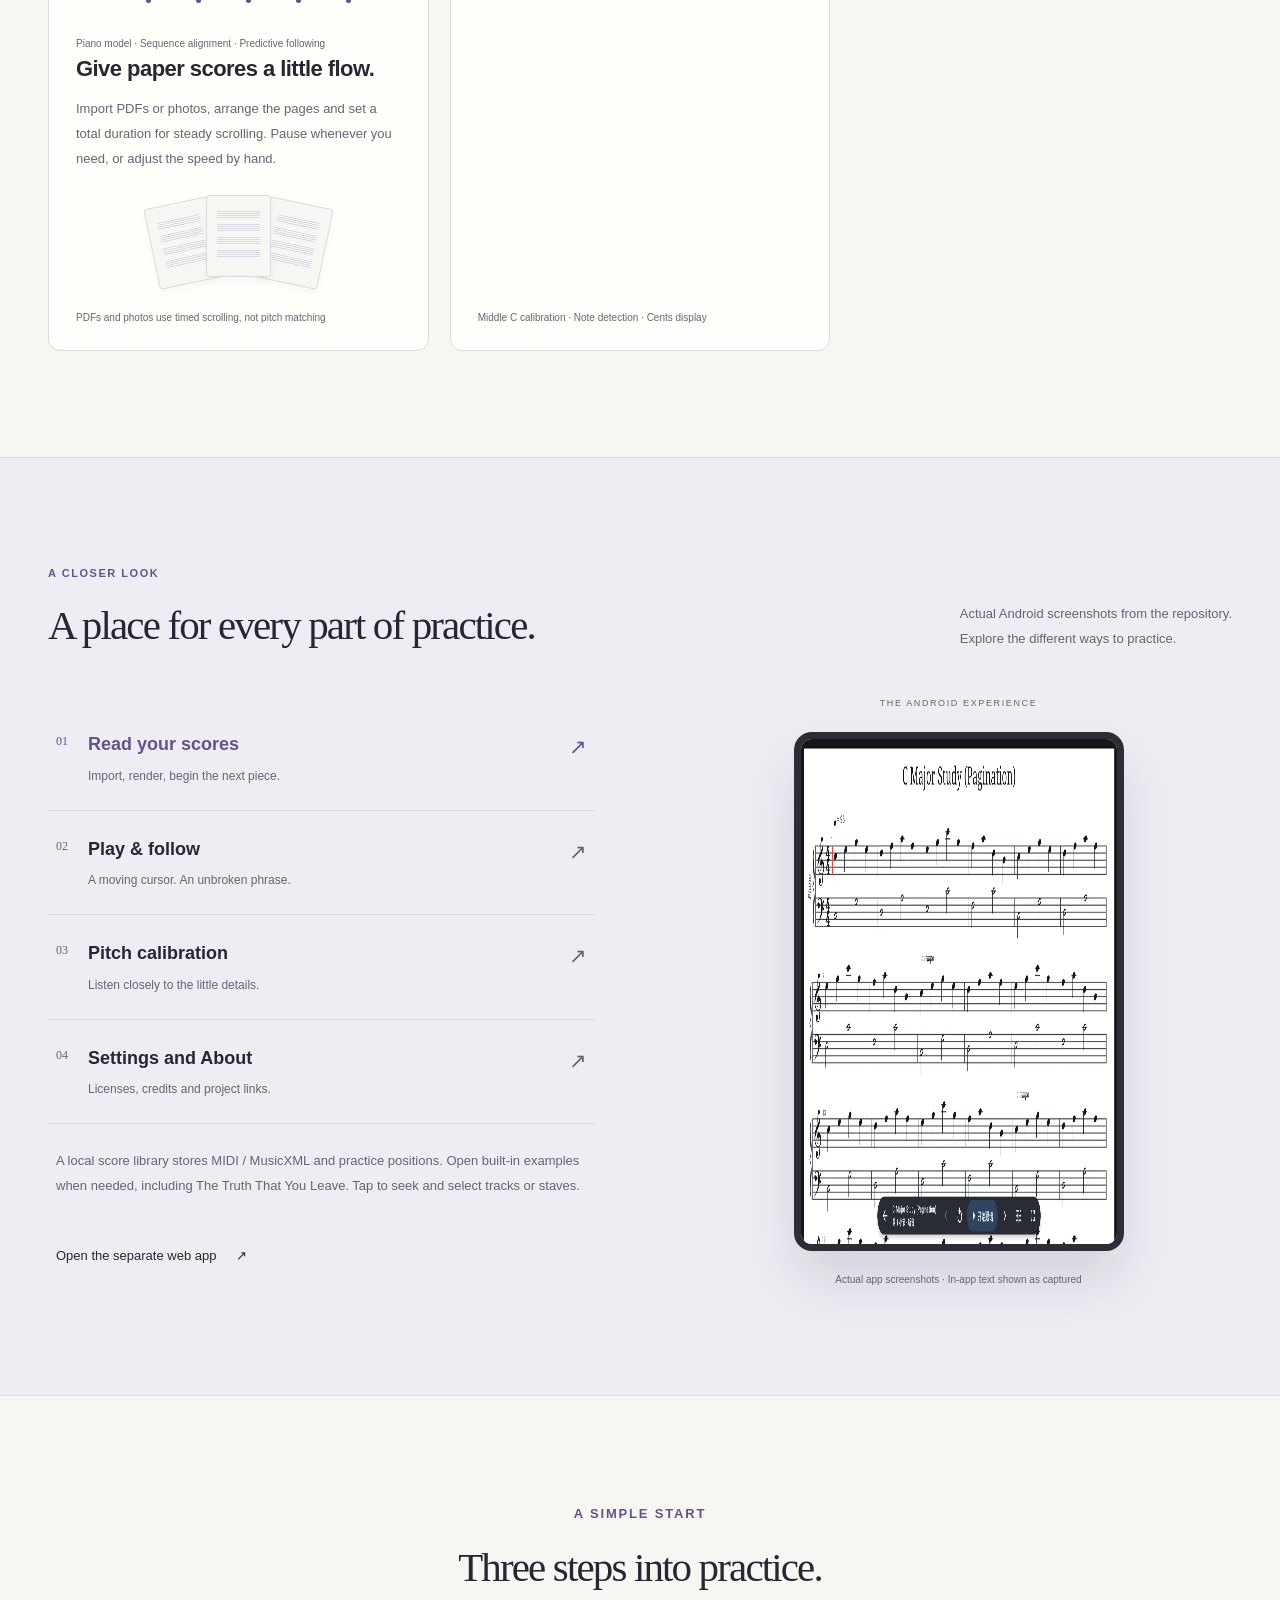
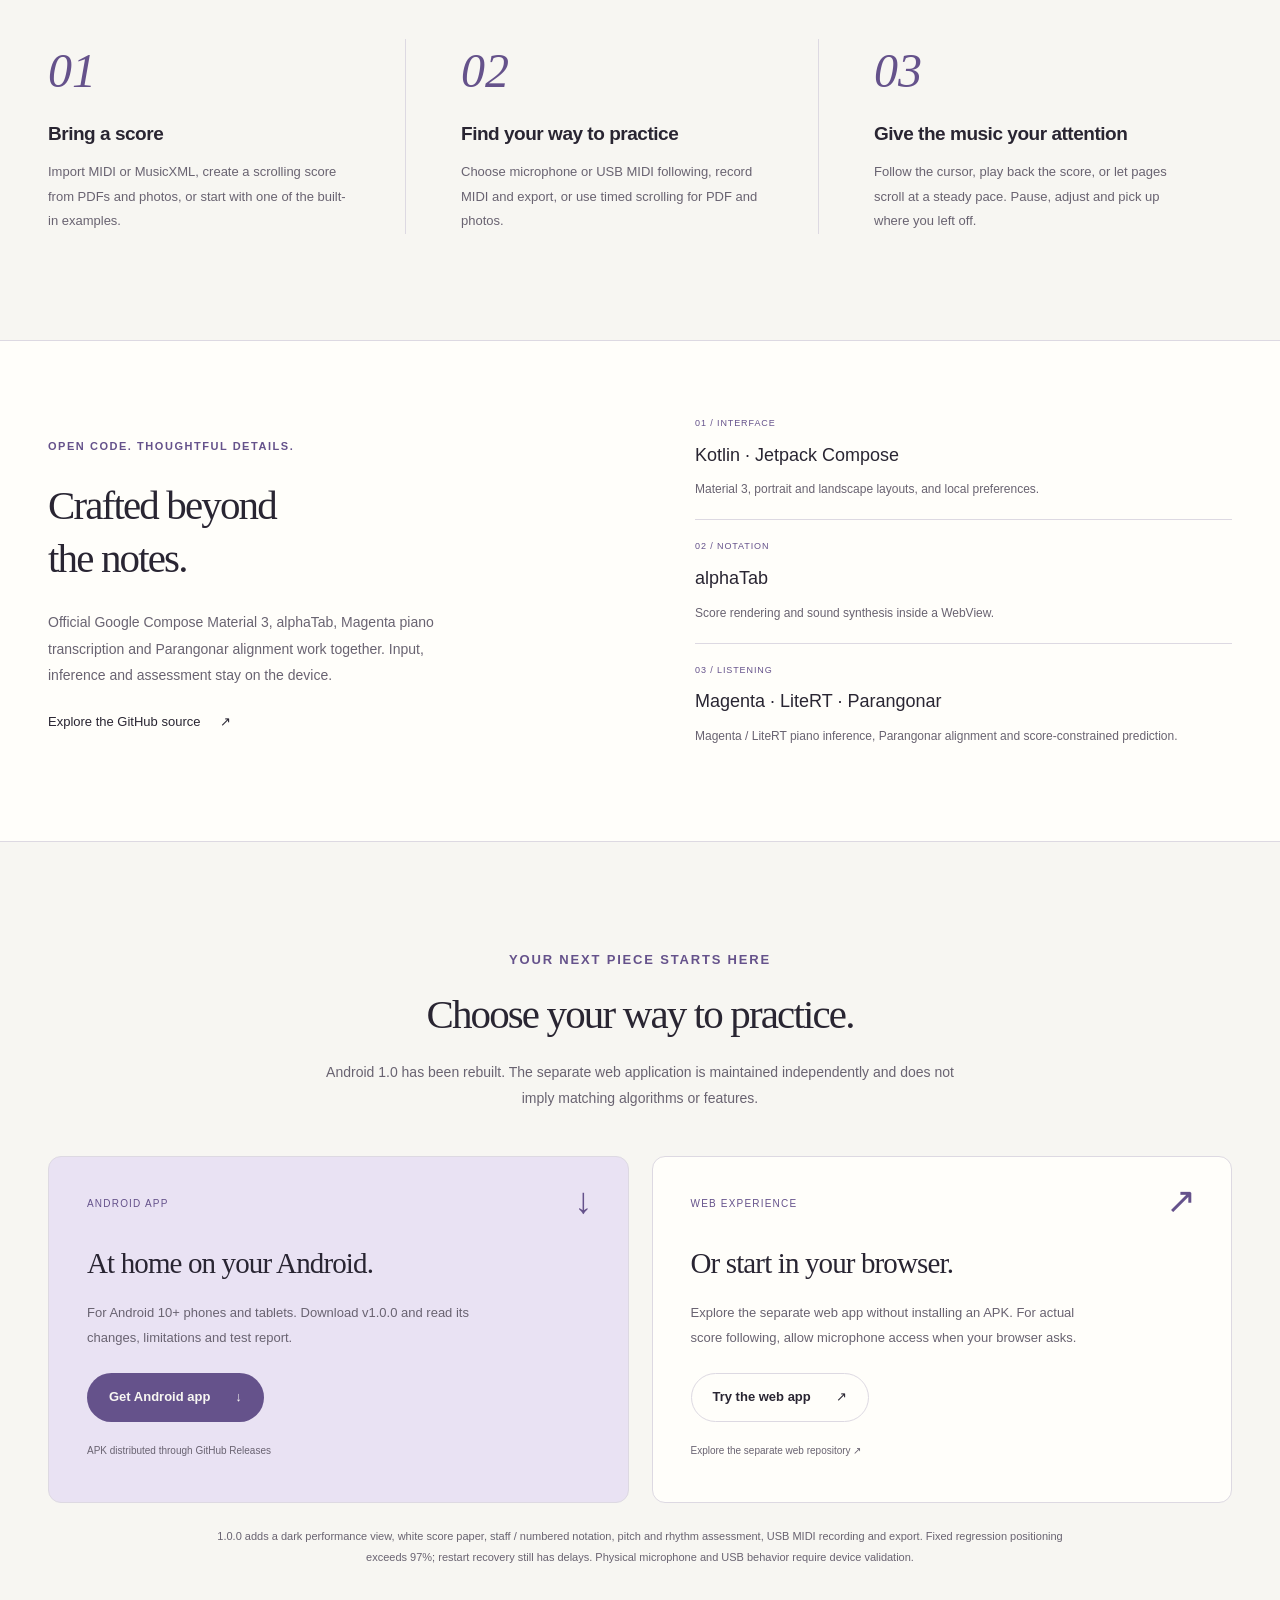
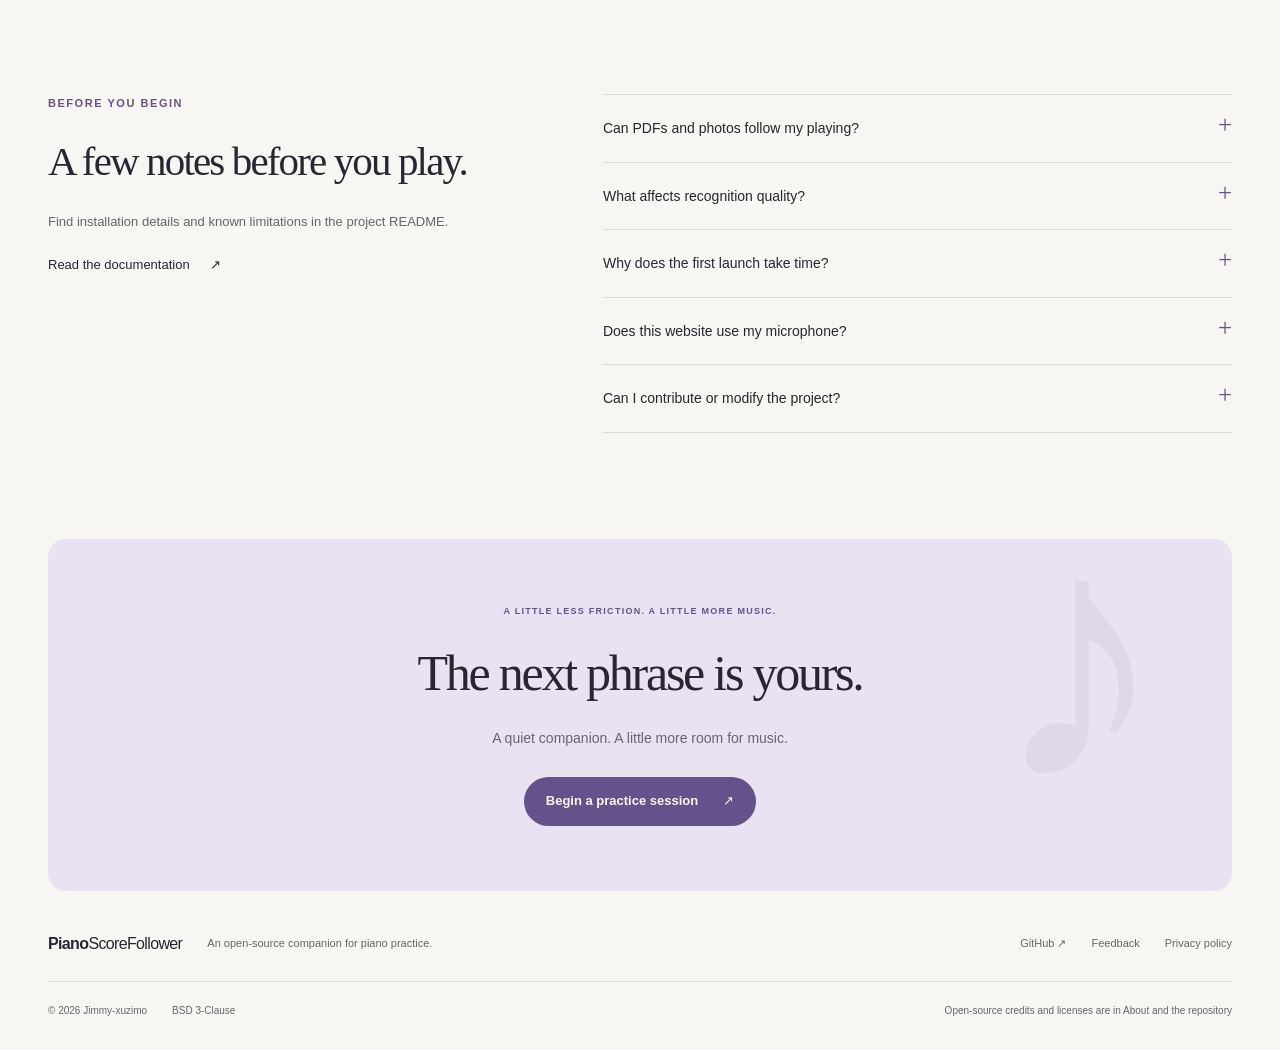
==== commit 4daa9601: "Release 1.0: rebuild piano following, notation and performance workspace" ====
--- a/website/index.html
+++ b/website/index.html
@@ -107,7 +107,7 @@
         <div class="hero-copy">
           <div class="eyebrow">
             <span class="tiny-note" aria-hidden="true">♪</span
-            ><span data-i18n="heroTag">给每一次专注的练习</span>
+            ><span data-i18n="heroTag">智能琴谱 1.0 · Android 正式版</span>
           </div>
           <h1 id="hero-title">
             <span data-i18n="hero1">让乐谱，</span><br /><em data-i18n="hero2"
@@ -130,9 +130,7 @@
               ><span aria-hidden="true">↗</span></a
             >
           </div>
-          <p class="hero-note" data-i18n="heroNote">
-            开源 · Android 10+ · 独立网页版
-          </p>
+          <p class="hero-note" data-i18n="heroNote">开源 · Android 10+ · 钢琴练习</p>
         </div>
         <div class="hero-visual">
           <div class="visual-halo" aria-hidden="true"></div>
@@ -237,21 +235,14 @@
             <span class="feature-icon" aria-hidden="true">⌁</span
             ><span class="feature-number">01</span>
             <h3 data-i18n="followTitle">你弹到哪，谱跟到哪。</h3>
-            <p data-i18n="followDesc">
-              通过麦克风识别音高，与结构化乐谱匹配，驱动光标前进。逐行跟随与自动翻页，让目光更从容。
-            </p>
+            <p data-i18n="followDesc">通过麦克风或 USB MIDI 获取演奏，用完整音高、起音与速度对齐 MIDI / MusicXML。乐谱约束预测让光标连续前进，低置信度时暂停翻页。</p>
             <div class="signal" aria-hidden="true">
               <i></i><i></i><i></i><i></i><i></i><i></i><i></i><i></i><i></i
               ><i></i><i></i><i></i><i></i><i></i><i></i><i></i><i></i><i></i
               ><i></i><i></i><i></i><i></i><i></i><i></i><i></i><i></i><i></i>
             </div>
             <span class="feature-foot" data-i18n="followFoot"
-              >实时识别 · 逐行跟随 · 自动翻页</span
-            >
-          </article>
-          <article class="feature feature-scroll">
-            <span class="feature-icon" aria-hidden="true">▤</span
-            ><span class="feature-number">02</span>
+              >钢琴模型 · 序列对齐 · 预测跟随</span>
             <h3 data-i18n="scrollTitle">纸上的谱，也能流动。</h3>
             <p data-i18n="scrollDesc">
               导入 PDF
@@ -425,10 +416,7 @@
           <article>
             <span class="step-number">02</span>
             <h3 data-i18n="step2Title">选一种练习方式</h3>
-            <p data-i18n="step2Desc">
-              结构化乐谱可开启麦克风跟谱；PDF
-              与照片设定滚动时长。需要时，先用中央 C 校准。
-            </p>
+            <p data-i18n="step2Desc">选择听音或 USB MIDI 跟谱，也可录制 MIDI 并导出；PDF 与照片使用定时滚动。</p>
           </article>
           <article>
             <span class="step-number">03</span>
@@ -445,10 +433,7 @@
           <div>
             <p class="eyebrow" data-i18n="craftTag">开放的代码，认真的细节</p>
             <h2 data-i18n="craftTitle">音乐之外，\n也值得仔细打磨。</h2>
-            <p data-i18n="craftDesc">
-              原生 Android 界面、alphaTab 乐谱引擎与自研 DSP
-              管线共同工作。从音频采集到跟谱对齐，源码都在这里。
-            </p>
+            <p data-i18n="craftDesc">Google 官方 Compose Material 3、alphaTab、Magenta 实时钢琴模型和 Parangonar 在线对齐协作。输入、模型与评分都在设备本地处理。</p>
             <a
               class="text-link"
               href="https://github.com/Jimmy-xuzimo/PianoScoreFollower"
@@ -471,8 +456,8 @@
             </div>
             <div>
               <span>03 / LISTENING</span
-              ><strong>FFT · Chroma · ScoreFollower</strong>
-              <p data-i18n="craftDsp">音高检测、色度特征与跟谱对齐管线。</p>
+              ><strong>Magenta · LiteRT · Parangonar</strong>
+              <p data-i18n="craftDsp">Magenta / LiteRT 钢琴音符推理、Parangonar 对齐与乐谱约束预测。</p>
             </div>
           </div>
         </div>
@@ -482,19 +467,14 @@
         <div class="section-heading centered">
           <p class="eyebrow" data-i18n="startTag">下一首，从这里开始</p>
           <h2 data-i18n="startTitle">选择你的练习入口。</h2>
-          <p data-i18n="startDesc">
-            Android 应用与独立网页版，各自发布、各自运行。
-          </p>
+          <p data-i18n="startDesc">Android 1.0 已重构；独立网页版单独维护，不代表相同算法或功能。</p>
         </div>
         <div class="start-grid">
           <article class="start-card android-card">
             <span class="platform-label">ANDROID APP</span
             ><span class="platform-icon" aria-hidden="true">↓</span>
             <h3 data-i18n="androidTitle">在你的 Android 设备上。</h3>
-            <p data-i18n="androidDesc">
-              适合手机与平板，Android 10 及以上。前往 GitHub Releases
-              查看当前安装包与发行说明。
-            </p>
+            <p data-i18n="androidDesc">Android 10 及以上手机与平板。下载 v1.0.0，查看正式版变更、已知限制与测试报告。</p>
             <a
               class="button primary"
               href="https://github.com/Jimmy-xuzimo/PianoScoreFollower/releases/latest"
@@ -523,10 +503,7 @@
             >
           </article>
         </div>
-        <p class="release-note" data-i18n="releaseNote">
-          本页依据 Android 当前主分支介绍功能，发行包支持情况请以 Release
-          说明为准。首次启动可能需要数秒初始化乐谱引擎与音源。
-        </p>
+        <p class="release-note" data-i18n="releaseNote">1.0.0：深色演奏、白色琴谱、五线谱／简谱切换、音高与节奏评分、USB MIDI 录制和导出。定位回归已达 97% 以上；重弹恢复仍有延迟，实体麦克风和 USB 硬件需按设备验证。</p>
       </section>
 
       <section class="section container faq-section">
@@ -562,10 +539,7 @@
           </details>
           <details>
             <summary data-i18n="faq3q">为什么首次启动需要等待？</summary>
-            <p data-i18n="faq3a">
-              首次冷启动需要初始化
-              WebView，并解码采样钢琴音源。部分设备可能需要数秒，模拟器可能更久。加载超时后应用提供重试，后续启动通常更快。
-            </p>
+            <p data-i18n="faq3a">跟谱首次准备会加载本地钢琴模型，不等待播放音源。示范播放的钢琴音源按需加载，失败可重试。</p>
           </details>
           <details>
             <summary data-i18n="faq4q">这个介绍网站会访问麦克风吗？</summary>
@@ -576,11 +550,7 @@
           </details>
           <details>
             <summary data-i18n="faq5q">可以参与开发或二次修改吗？</summary>
-            <p data-i18n="faq5a">
-              项目源码采用 BSD 3-Clause
-              许可证。欢迎查看源码、提交问题或改进；分发时还需保留
-              alphaTab、Bravura 字体及音源等第三方资源对应的许可与署名信息。
-            </p>
+            <p data-i18n="faq5a">应用原创代码采用 BSD 3-Clause；Magenta、Parangonar、LiteRT 和 AndroidX 为 Apache 2.0，alphaTab 为 MPL 2.0，Bravura 为 SIL OFL，FreePats 音源为 CC0。应用关于页提供协议全文和上游来源。</p>
           </details>
         </div>
       </section>
@@ -620,7 +590,7 @@
         ><a
           href="https://github.com/Jimmy-xuzimo/PianoScoreFollower/blob/main/LICENSE"
           >BSD 3-Clause</a
-        ><span data-i18n="credits">乐谱排版由 alphaTab 提供</span>
+        ><span data-i18n="credits">开源署名与第三方协议见应用关于页及仓库</span>
       </div>
     </footer>
     <div
